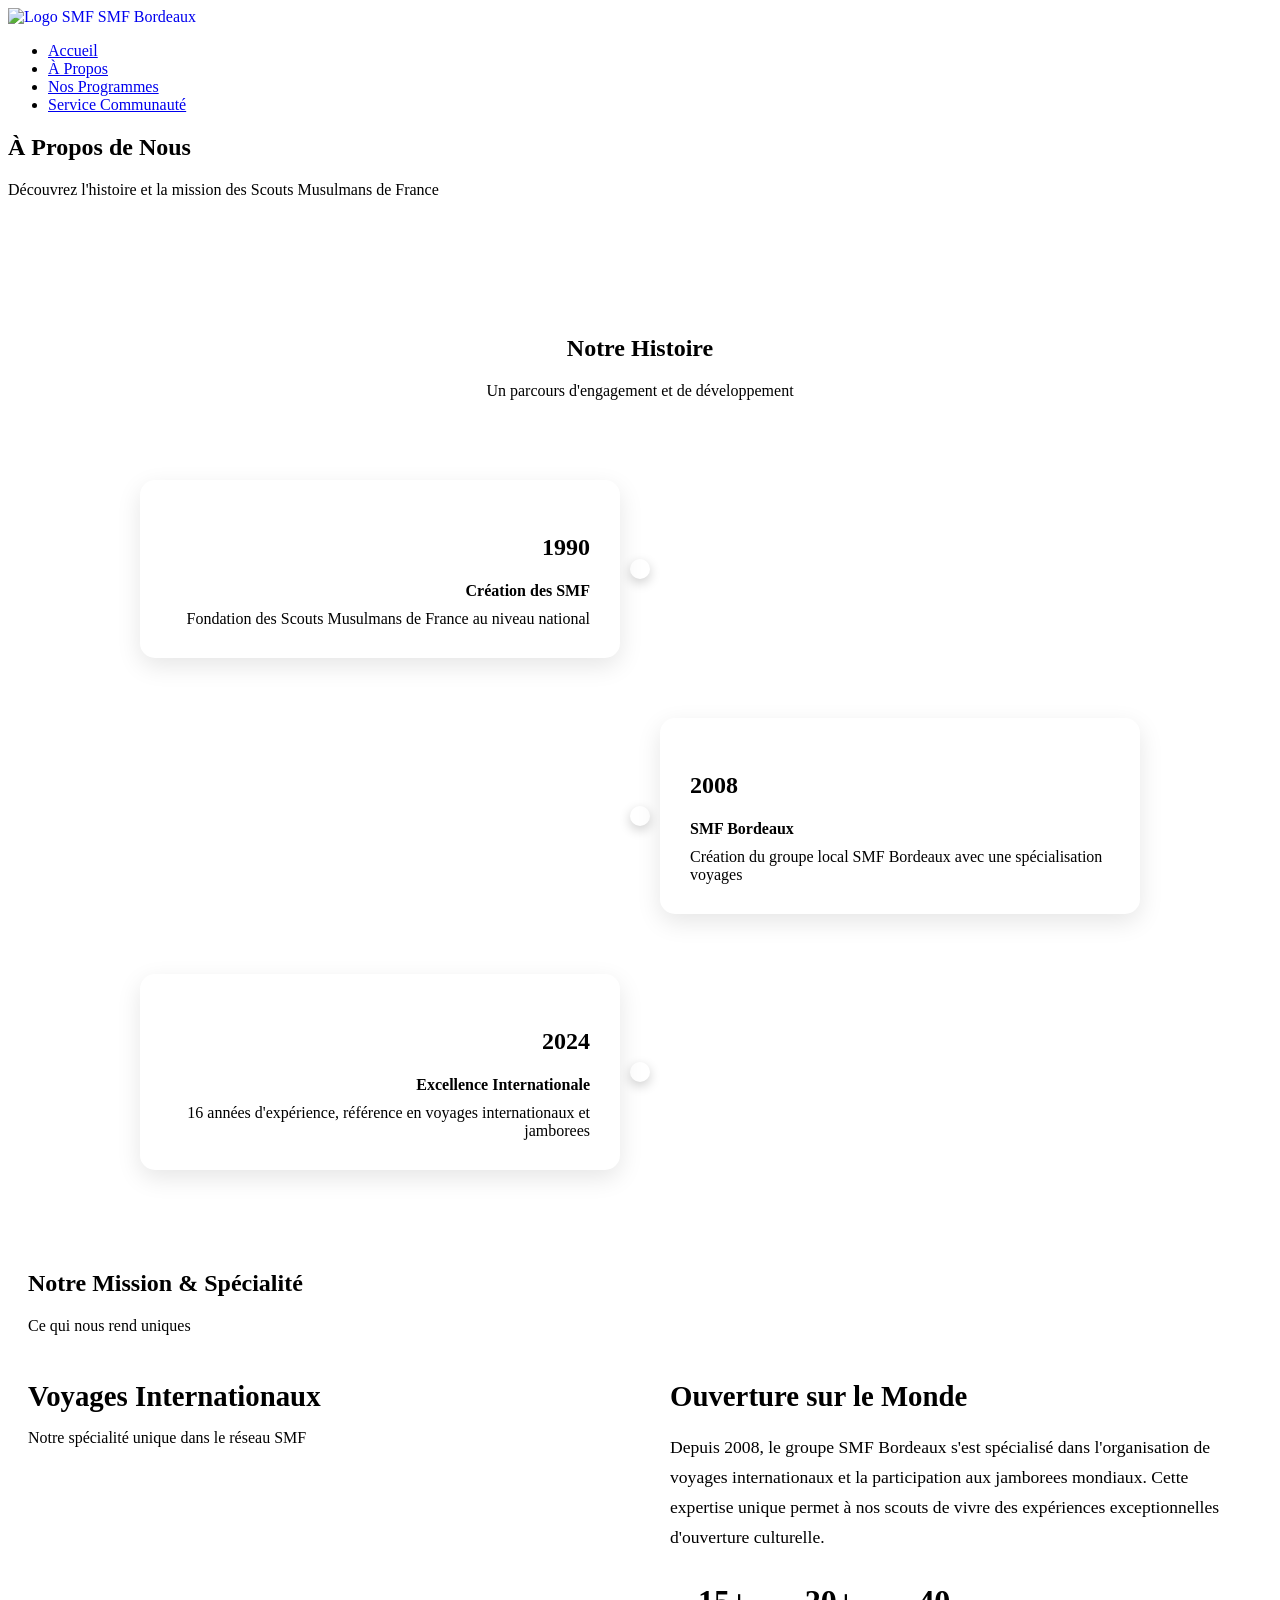
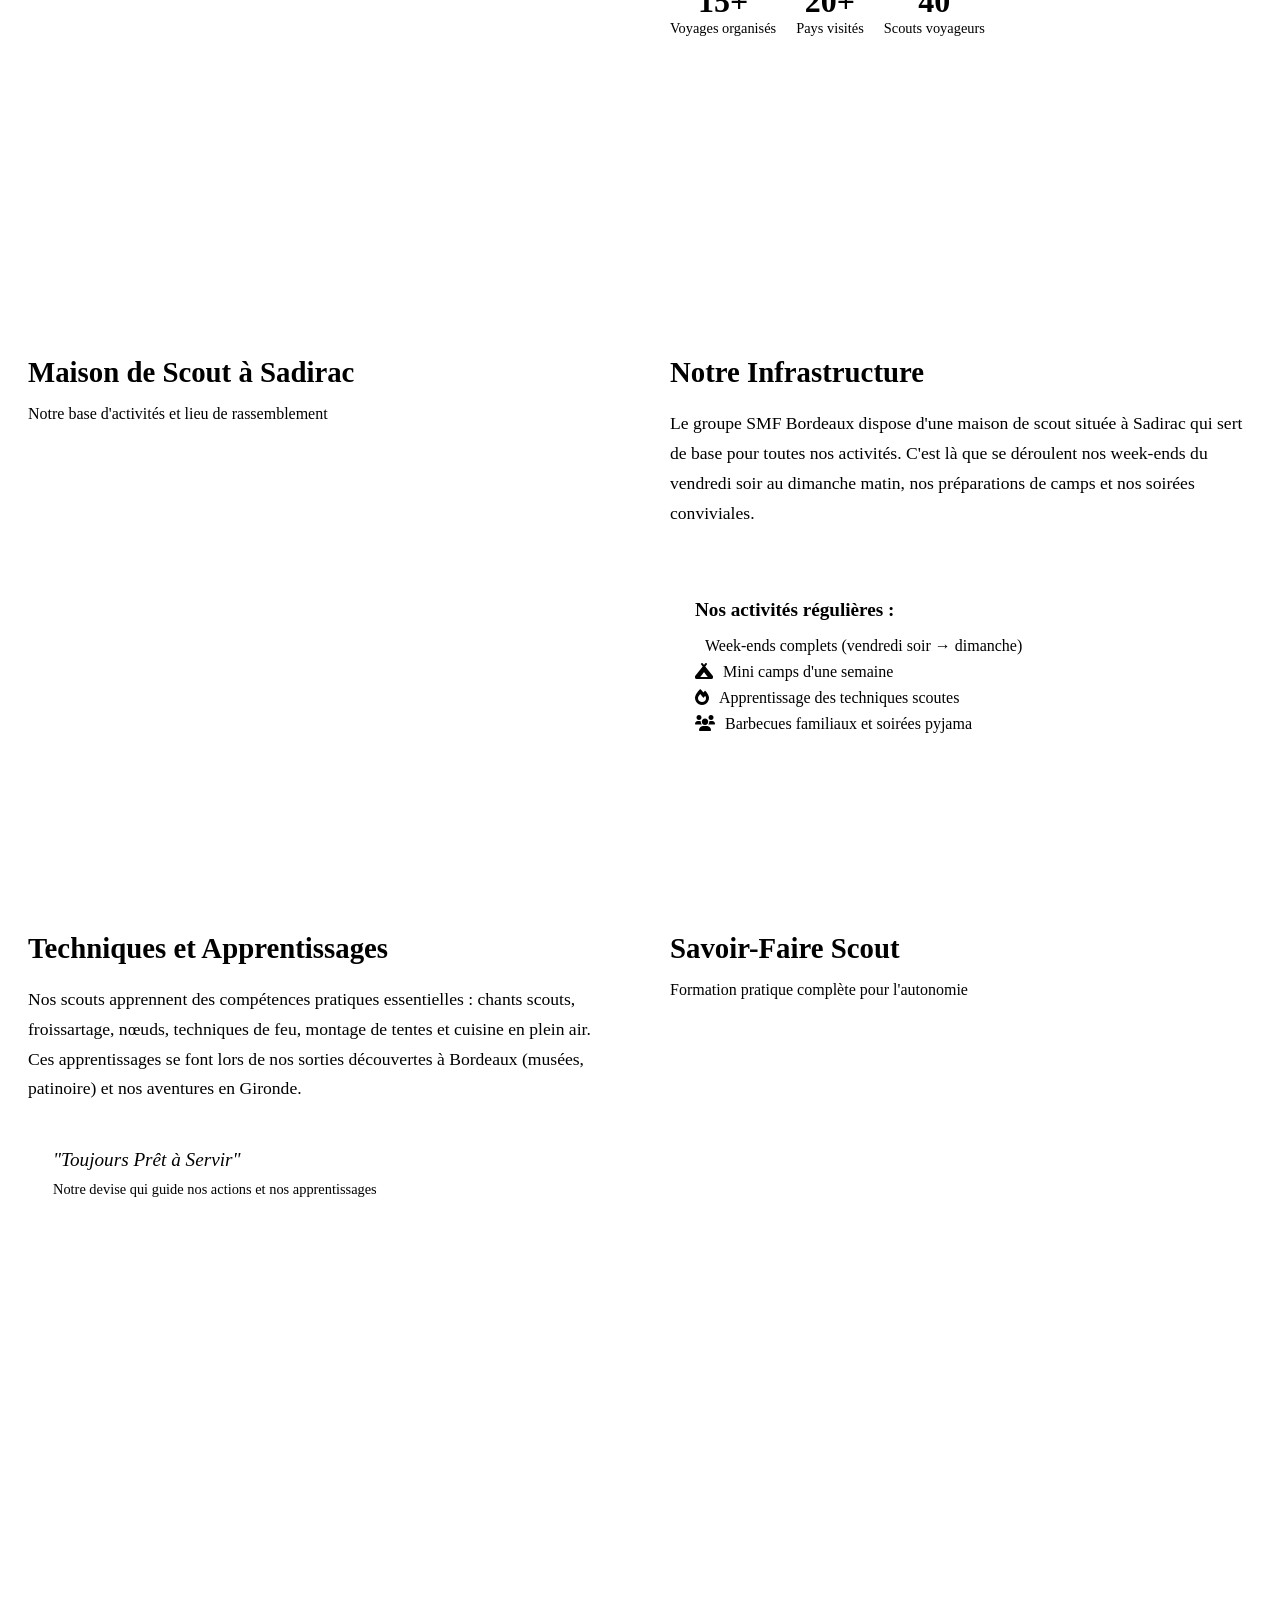
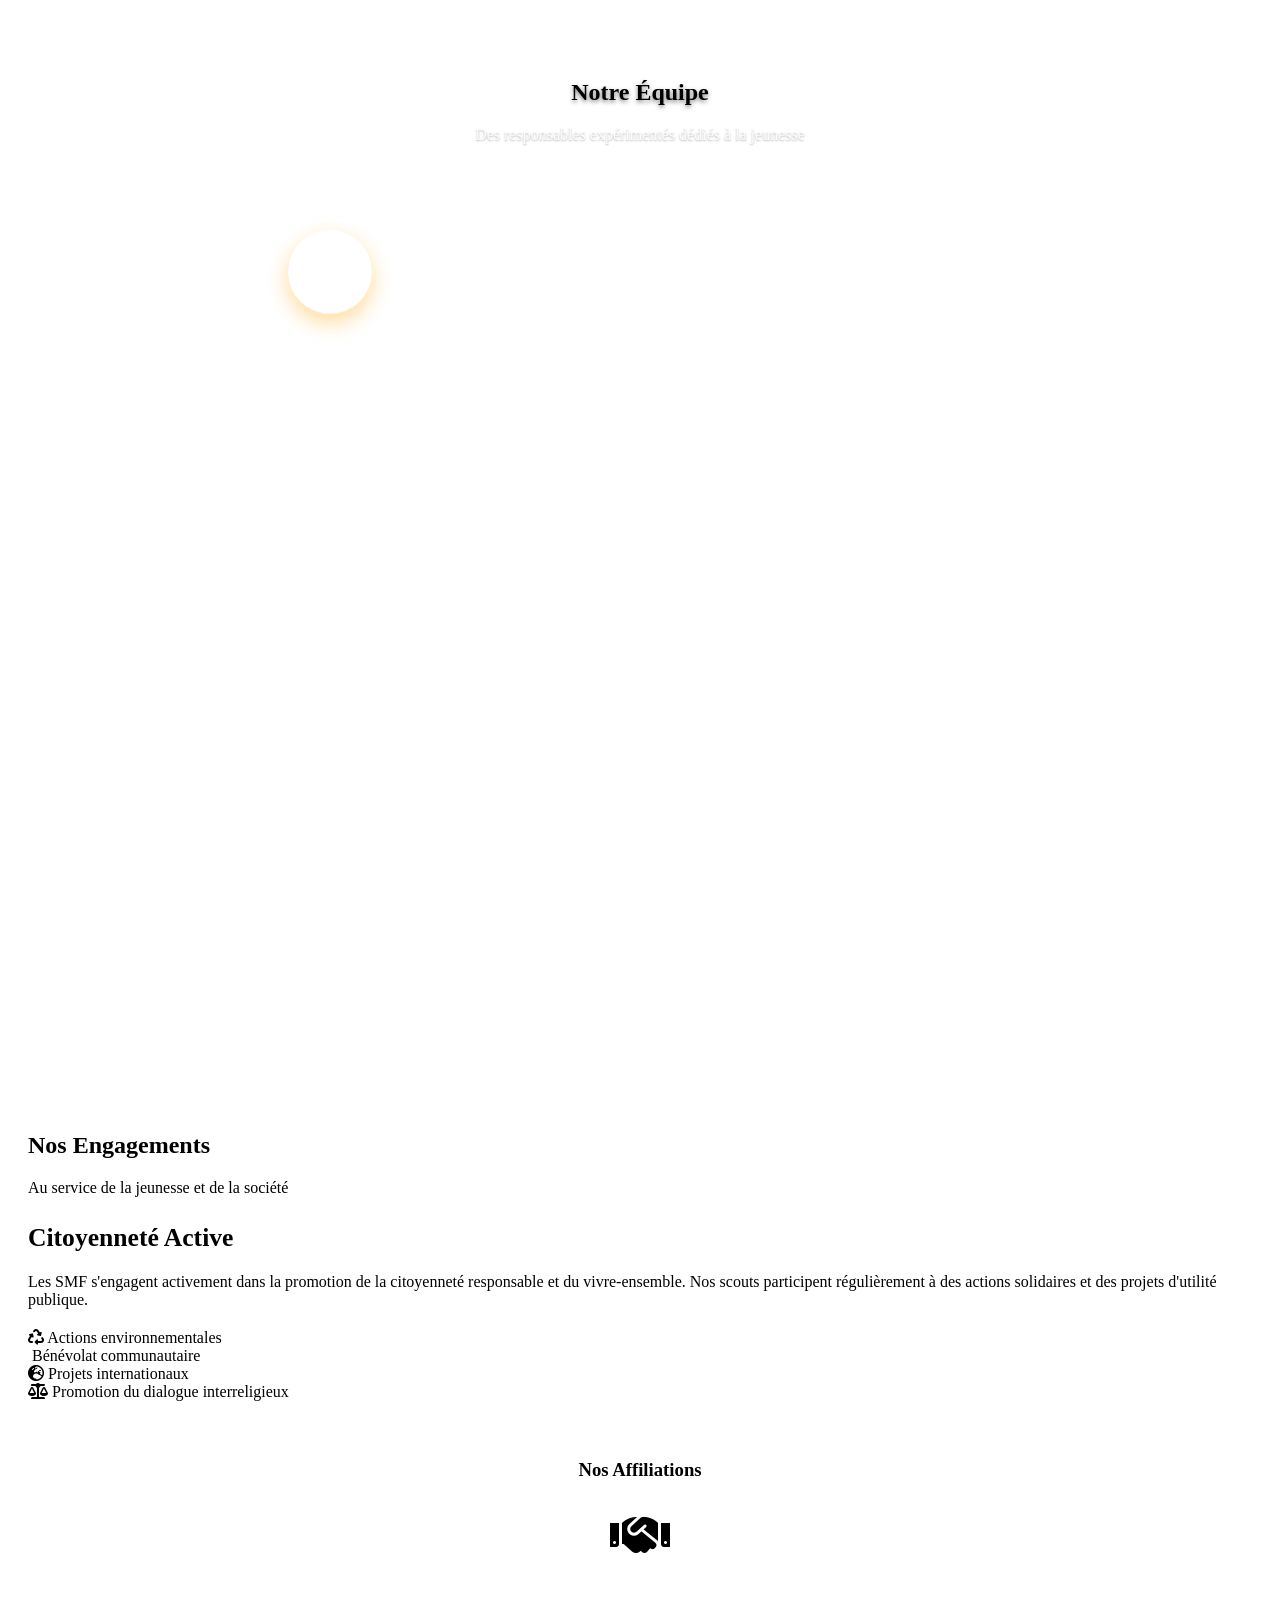
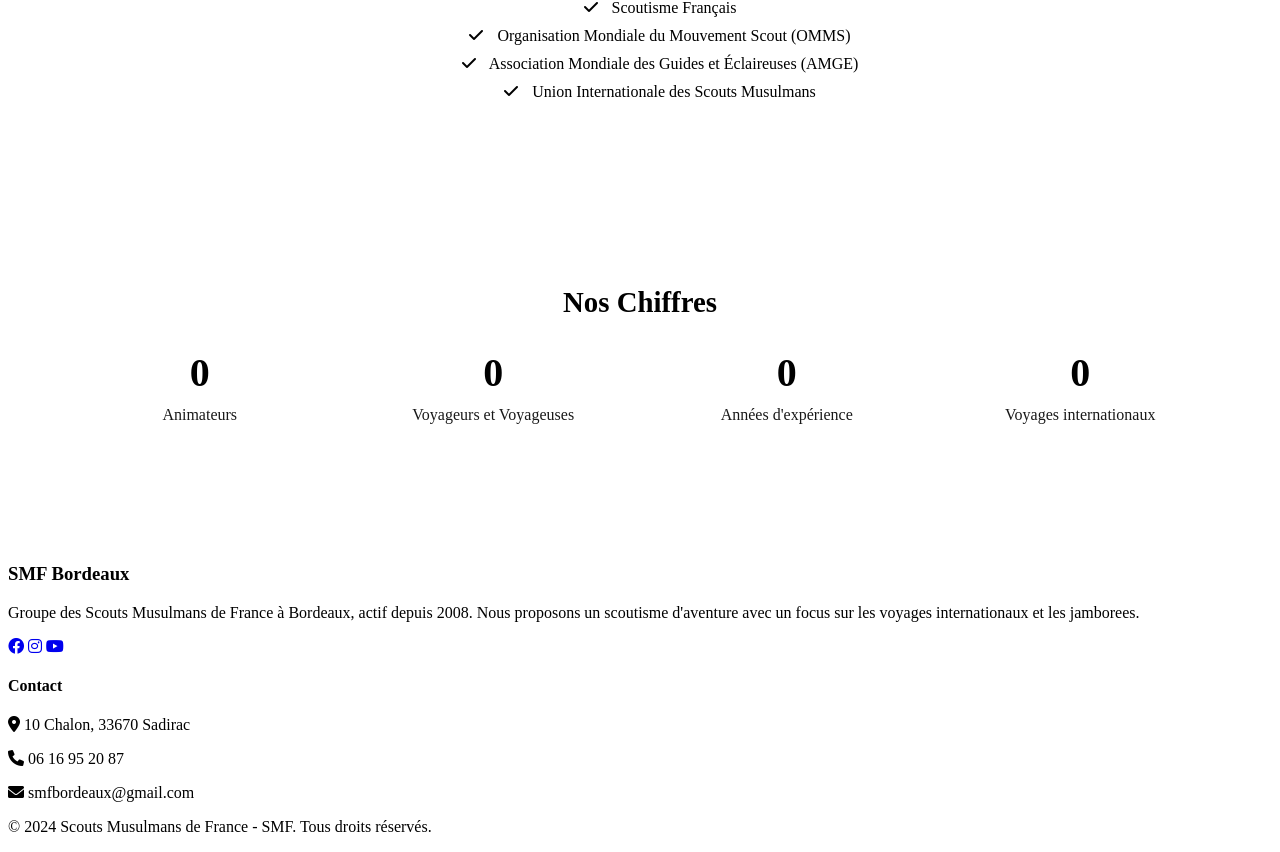
==== apropos.html @ 5c27a85d "added" ====
<!DOCTYPE html>
<html lang="fr">
<head>
    <meta charset="UTF-8">
    <meta name="viewport" content="width=device-width, initial-scale=1.0">
    <title>À Propos - SMF Bordeaux</title>
    <meta name="description" content="Découvrez l'histoire et la mission du groupe SMF Bordeaux">
    <!-- Favicon SEO-friendly pour GitHub Pages et Google Search Console -->
    <link rel="icon" href="/favicon.png" type="image/png">
    <link rel="apple-touch-icon" href="/favicon.png">
    <link rel="stylesheet" href="styles.css">
    <link href="https://cdnjs.cloudflare.com/ajax/libs/font-awesome/6.0.0/css/all.min.css" rel="stylesheet">
    <link rel="preconnect" href="https://fonts.googleapis.com">
    <link rel="preconnect" href="https://fonts.gstatic.com" crossorigin>
    <link href="https://fonts.googleapis.com/css2?family=Poppins:wght@300;400;600;700&display=swap" rel="stylesheet">
</head>
<body class="page-apropos">
    <!-- Header avec navigation -->
    <header class="header">
        <nav class="navbar">
            <div class="nav-container">
                <a href="index.html" style="text-decoration: none;">
                    <div class="nav-logo">
                        <img src="Logo_SMF.svg.png" alt="Logo SMF" class="logo-img">
                        <span>SMF Bordeaux</span>
                    </div>
                </a>
                <ul class="nav-menu">
                    <li class="nav-item">
                        <a href="index.html" class="nav-link">Accueil</a>
                    </li>
                    <li class="nav-item">
                        <a href="apropos.html" class="nav-link">À Propos</a>
                    </li>
                    <li class="nav-item">
                        <a href="programmes.html" class="nav-link">Nos Programmes</a>
                    </li>
                    <li class="nav-item">
                        <a href="service-communaute.html" class="nav-link">Service Communauté</a>
                    </li>
                </ul>
                <div class="hamburger">
                    <span class="bar"></span>
                    <span class="bar"></span>
                    <span class="bar"></span>
                </div>
            </div>
        </nav>
    </header>

    <!-- Section Héros À Propos -->
    <section id="accueil" class="hero" style="background: url('landing.png') center 20%/cover scroll !important;">
        <div class="hero-content">
            <h1 class="hero-title">À Propos de Nous</h1>
            <p class="hero-subtitle">Découvrez l'histoire et la mission des Scouts Musulmans de France</p>
        </div>
    </section>

    <!-- Section Histoire et Mission -->
    <section class="activities" style="padding: 100px 20px;">
        <div class="container">
            <!-- Section principale avec timeline -->
            <div style="text-align: center; margin-bottom: 80px;">
                <h2 class="section-title">Notre Histoire</h2>
                <p class="section-subtitle">Un parcours d'engagement et de développement</p>
            </div>
            
            <!-- Timeline moderne -->
            <div style="position: relative; max-width: 1000px; margin: 0 auto; margin-bottom: 100px;">
                <!-- Ligne centrale -->
                <div style="position: absolute; left: 50%; top: 0; bottom: 0; width: 4px; background: linear-gradient(to bottom, var(--primary-color), var(--accent-color)); border-radius: 2px; transform: translateX(-50%);"></div>
                
                <!-- Événement 1990 -->
                <div style="display: flex; align-items: center; margin-bottom: 60px; position: relative;">
                    <div style="flex: 1; text-align: right; padding-right: 40px;">
                        <div style="background: var(--white); padding: 30px; border-radius: 15px; box-shadow: 0 8px 25px rgba(0,0,0,0.1); border-left: 5px solid var(--primary-color);">
                            <h3 style="color: var(--primary-color); margin-bottom: 15px; font-size: 1.5rem;">1990</h3>
                            <h4 style="color: var(--text-dark); margin-bottom: 10px;">Création des SMF</h4>
                            <p style="color: var(--text-body); margin: 0;">Fondation des Scouts Musulmans de France au niveau national</p>
                        </div>
                    </div>
                    <div style="position: absolute; left: 50%; transform: translateX(-50%); width: 20px; height: 20px; background: var(--primary-color); border-radius: 50%; border: 4px solid var(--white); box-shadow: 0 4px 12px rgba(0,0,0,0.2);"></div>
                    <div style="flex: 1;"></div>
                </div>
                
                <!-- Événement 2008 -->
                <div style="display: flex; align-items: center; margin-bottom: 60px; position: relative;">
                    <div style="flex: 1;"></div>
                    <div style="position: absolute; left: 50%; transform: translateX(-50%); width: 20px; height: 20px; background: var(--accent-color); border-radius: 50%; border: 4px solid var(--white); box-shadow: 0 4px 12px rgba(0,0,0,0.2);"></div>
                    <div style="flex: 1; text-align: left; padding-left: 40px;">
                        <div style="background: var(--white); padding: 30px; border-radius: 15px; box-shadow: 0 8px 25px rgba(0,0,0,0.1); border-right: 5px solid var(--accent-color);">
                            <h3 style="color: var(--accent-color); margin-bottom: 15px; font-size: 1.5rem;">2008</h3>
                            <h4 style="color: var(--text-dark); margin-bottom: 10px;">SMF Bordeaux</h4>
                            <p style="color: var(--text-body); margin: 0;">Création du groupe local SMF Bordeaux avec une spécialisation voyages</p>
                        </div>
                    </div>
                </div>
                
                <!-- Événement Aujourd'hui -->
                <div style="display: flex; align-items: center; position: relative;">
                    <div style="flex: 1; text-align: right; padding-right: 40px;">
                        <div style="background: var(--white); padding: 30px; border-radius: 15px; box-shadow: 0 8px 25px rgba(0,0,0,0.1); border-left: 5px solid var(--secondary-color);">
                            <h3 style="color: var(--secondary-color); margin-bottom: 15px; font-size: 1.5rem;">2024</h3>
                            <h4 style="color: var(--text-dark); margin-bottom: 10px;">Excellence Internationale</h4>
                            <p style="color: var(--text-body); margin: 0;">16 années d'expérience, référence en voyages internationaux et jamborees</p>
                        </div>
                    </div>
                    <div style="position: absolute; left: 50%; transform: translateX(-50%); width: 20px; height: 20px; background: var(--secondary-color); border-radius: 50%; border: 4px solid var(--white); box-shadow: 0 4px 12px rgba(0,0,0,0.2);"></div>
                    <div style="flex: 1;"></div>
                </div>
            </div>

            <!-- Section mission avec layout alterné -->
            <div style="margin-bottom: 80px;">
                <h2 class="section-title">Notre Mission & Spécialité</h2>
                <p class="section-subtitle">Ce qui nous rend uniques</p>
                
                <!-- Bloc 1 : Voyages internationaux -->
                <div style="display: grid; grid-template-columns: 1fr 1fr; gap: 60px; align-items: start; margin-bottom: 80px;">
                    <div>
                        <h3 style="font-size: 1.8rem; margin-bottom: 15px; color: var(--text-primary);">Voyages Internationaux</h3>
                        <p style="margin-bottom: 20px; color: var(--text-body);">Notre spécialité unique dans le réseau SMF</p>
                        <div style="position: relative; overflow: hidden; padding: 40px; border-radius: 20px; min-height: 300px; background-image: url('photos/mondial.png'); background-size: cover; background-position: center;"></div>
                    </div>
                    <div>
                        <h3 style="color: var(--text-primary); font-size: 1.8rem; margin-bottom: 20px;">Ouverture sur le Monde</h3>
                        <p style="margin-bottom: 20px; font-size: 1.1rem; line-height: 1.7;">
                            Depuis 2008, le groupe SMF Bordeaux s'est spécialisé dans l'organisation de voyages internationaux et la participation aux jamborees mondiaux. Cette expertise unique permet à nos scouts de vivre des expériences exceptionnelles d'ouverture culturelle.
                        </p>
                        <div style="display: flex; gap: 20px; margin-top: 30px;">
                            <div style="text-align: center;">
                                <div style="font-size: 2rem; font-weight: bold; color: var(--accent-color);">15+</div>
                                <div style="color: var(--text-body); font-size: 0.9rem;">Voyages organisés</div>
                            </div>
                            <div style="text-align: center;">
                                <div style="font-size: 2rem; font-weight: bold; color: var(--accent-color);">20+</div>
                                <div style="color: var(--text-body); font-size: 0.9rem;">Pays visités</div>
                            </div>
                            <div style="text-align: center;">
                                <div style="font-size: 2rem; font-weight: bold; color: var(--accent-color);">40</div>
                                <div style="color: var(--text-body); font-size: 0.9rem;">Scouts voyageurs</div>
                            </div>
                        </div>
                    </div>
                </div>
                
                <!-- Bloc 2 : Formation -->
                <div style="display: grid; grid-template-columns: 1fr 1fr; gap: 60px; align-items: start; margin-bottom: 80px;">
                    <div>
                        <h3 style="font-size: 1.8rem; margin-bottom: 15px; color: var(--text-primary);">Maison de Scout à Sadirac</h3>
                        <p style="margin-bottom: 20px; color: var(--text-body);">Notre base d'activités et lieu de rassemblement</p>
                        <div style="position: relative; overflow: hidden; padding: 40px; border-radius: 20px; min-height: 300px; background-image: url('photos/maison.png'); background-size: cover; background-position: center;"></div>
                    </div>
                    <div>
                        <h3 style="color: var(--text-primary); font-size: 1.8rem; margin-bottom: 20px;">Notre Infrastructure</h3>
                        <p style="margin-bottom: 20px; font-size: 1.1rem; line-height: 1.7;">
                            Le groupe SMF Bordeaux dispose d'une maison de scout située à Sadirac qui sert de base pour toutes nos activités. C'est là que se déroulent nos week-ends du vendredi soir au dimanche matin, nos préparations de camps et nos soirées conviviales.
                        </p>
                        <div style="background: var(--light-bg); padding: 25px; border-radius: 15px; border-left: 4px solid var(--primary-color);">
                            <h4 style="color: var(--text-dark); margin-bottom: 15px; font-size: 1.2rem;">Nos activités régulières :</h4>
                            <ul style="list-style: none; padding: 0;">
                                <li style="margin: 8px 0; color: var(--text-body);"><i class="fas fa-calendar-weekend" style="color: var(--accent-color); margin-right: 10px;"></i>Week-ends complets (vendredi soir → dimanche)</li>
                                <li style="margin: 8px 0; color: var(--text-body);"><i class="fas fa-campground" style="color: var(--accent-color); margin-right: 10px;"></i>Mini camps d'une semaine</li>
                                <li style="margin: 8px 0; color: var(--text-body);"><i class="fas fa-fire" style="color: var(--accent-color); margin-right: 10px;"></i>Apprentissage des techniques scoutes</li>
                                <li style="margin: 8px 0; color: var(--text-body);"><i class="fas fa-users" style="color: var(--accent-color); margin-right: 10px;"></i>Barbecues familiaux et soirées pyjama</li>
                            </ul>
                        </div>
                    </div>
                </div>
                
                <!-- Bloc 3 : Apprentissages Scout -->
                <div style="display: grid; grid-template-columns: 1fr 1fr; gap: 60px; align-items: start;">
                    <div>
                        <h3 style="color: var(--text-primary); font-size: 1.8rem; margin-bottom: 20px;">Techniques et Apprentissages</h3>
                        <p style="margin-bottom: 20px; font-size: 1.1rem; line-height: 1.7;">
                            Nos scouts apprennent des compétences pratiques essentielles : chants scouts, froissartage, nœuds, techniques de feu, montage de tentes et cuisine en plein air. Ces apprentissages se font lors de nos sorties découvertes à Bordeaux (musées, patinoire) et nos aventures en Gironde.
                        </p>
                        <div style="background: var(--light-bg); padding: 25px; border-radius: 15px; border-left: 4px solid var(--secondary-color);">
                            <div style="font-style: italic; color: var(--text-dark); font-size: 1.2rem; margin-bottom: 10px;">
                                "Toujours Prêt à Servir"
                            </div>
                            <div style="color: var(--text-body); font-size: 0.9rem;">Notre devise qui guide nos actions et nos apprentissages</div>
                        </div>
                    </div>
                    <div>
                        <h3 style="font-size: 1.8rem; margin-bottom: 15px; color: var(--text-primary);">Savoir-Faire Scout</h3>
                        <p style="margin-bottom: 20px; color: var(--text-body);">Formation pratique complète pour l'autonomie</p>
                        <div style="position: relative; overflow: hidden; padding: 40px; border-radius: 20px; min-height: 300px; background-image: url('photos/savoir.jpg'); background-size: cover; background-position: center;"></div>
                    </div>
                </div>
            </div>
        </div>
    </section>

    <!-- Section Équipe dirigeante -->
    <section class="values" style="background: url('groupe.png') center/cover scroll; padding: 80px 20px;">
        <div class="container">
            <div style="text-align: center; margin-bottom: 60px;">
                <h2 class="section-title" style="color: var(--white); text-shadow: 0 2px 4px rgba(0,0,0,0.5);">Notre Équipe</h2>
                <p class="section-subtitle" style="color: rgba(255,255,255,0.9); text-shadow: 0 1px 2px rgba(0,0,0,0.3);">
                    Des responsables expérimentés dédiés à la jeunesse
                </p>
            </div>
            
            <!-- Équipe en disposition moderne -->
            <div style="display: grid; grid-template-columns: repeat(auto-fit, minmax(280px, 1fr)); gap: 30px; max-width: 900px; margin: 0 auto;">
                <!-- Profil principal -->
                <div style="background: rgba(255,255,255,0.15); backdrop-filter: blur(15px); border-radius: 20px; padding: 30px; text-align: center; border: 1px solid rgba(255,255,255,0.2); transform: scale(1.05);">
                    <div style="width: 80px; height: 80px; background: linear-gradient(135deg, var(--accent-color), #FFD700); border-radius: 50%; margin: 0 auto 20px; display: flex; align-items: center; justify-content: center; box-shadow: 0 8px 20px rgba(255,165,0,0.4);">
                        <i class="fas fa-star" style="font-size: 2rem; color: white;"></i>
                    </div>
                    <h3 style="color: white; margin-bottom: 10px; font-size: 1.3rem;">Commissaire Général</h3>
                    <p style="color: rgba(255,255,255,0.9); font-size: 0.95rem; line-height: 1.5;">Direction et coordination du mouvement au niveau national</p>
                </div>
                
                <!-- Autres profils -->
                <div style="background: rgba(255,255,255,0.1); backdrop-filter: blur(15px); border-radius: 20px; padding: 25px; text-align: center; border: 1px solid rgba(255,255,255,0.2);">
                    <div style="width: 60px; height: 60px; background: linear-gradient(135deg, var(--primary-color), var(--accent-color)); border-radius: 50%; margin: 0 auto 15px; display: flex; align-items: center; justify-content: center;">
                        <i class="fas fa-chalkboard-teacher" style="font-size: 1.5rem; color: white;"></i>
                    </div>
                    <h3 style="color: white; margin-bottom: 8px; font-size: 1.1rem;">Équipe Formation</h3>
                    <p style="color: rgba(255,255,255,0.85); font-size: 0.9rem;">Conception des programmes éducatifs</p>
                </div>
                
                <div style="background: rgba(255,255,255,0.1); backdrop-filter: blur(15px); border-radius: 20px; padding: 25px; text-align: center; border: 1px solid rgba(255,255,255,0.2);">
                    <div style="width: 60px; height: 60px; background: linear-gradient(135deg, var(--secondary-color), var(--accent-color)); border-radius: 50%; margin: 0 auto 15px; display: flex; align-items: center; justify-content: center;">
                        <i class="fas fa-compass" style="font-size: 1.5rem; color: white;"></i>
                    </div>
                    <h3 style="color: white; margin-bottom: 8px; font-size: 1.1rem;">Chefs de Groupe</h3>
                    <p style="color: rgba(255,255,255,0.85); font-size: 0.9rem;">Animation et encadrement local</p>
                </div>
                
                <div style="background: rgba(255,255,255,0.1); backdrop-filter: blur(15px); border-radius: 20px; padding: 25px; text-align: center; border: 1px solid rgba(255,255,255,0.2);">
                    <div style="width: 60px; height: 60px; background: linear-gradient(135deg, var(--accent-color), var(--primary-color)); border-radius: 50%; margin: 0 auto 15px; display: flex; align-items: center; justify-content: center;">
                        <i class="fas fa-handshake" style="font-size: 1.5rem; color: white;"></i>
                    </div>
                    <h3 style="color: white; margin-bottom: 8px; font-size: 1.1rem;">Conseillers</h3>
                    <p style="color: rgba(255,255,255,0.85); font-size: 0.9rem;">Accompagnement spirituel</p>
                </div>
            </div>
            
            <!-- Call to action -->
            <div style="text-align: center; margin-top: 50px;">
                <div style="background: rgba(255,255,255,0.1); backdrop-filter: blur(15px); border-radius: 15px; padding: 30px; max-width: 600px; margin: 0 auto; border: 1px solid rgba(255,255,255,0.2);">
                    <h4 style="color: white; margin-bottom: 15px; font-size: 1.3rem;">Rejoignez notre équipe</h4>
                    <p style="color: rgba(255,255,255,0.9); margin-bottom: 20px;">Nous recherchons toujours des bénévoles passionnés pour accompagner nos scouts</p>
                    <a href="index.html#contact" style="background: linear-gradient(45deg, var(--accent-color), #FFD700); color: white; padding: 12px 25px; border-radius: 25px; text-decoration: none; font-weight: 600; transition: all 0.3s ease; display: inline-block;">
                        Nous contacter
                    </a>
                </div>
            </div>
        </div>
    </section>

    <!-- Section Engagement et Partenariats -->
    <section class="join" style="padding: 80px 20px;">
        <div class="container">
            <h2 class="section-title">Nos Engagements</h2>
            <p class="section-subtitle">Au service de la jeunesse et de la société</p>
            
            <div class="join-content">
                <div class="join-text">
                    <h3 style="color: var(--text-primary); font-size: 1.6rem; margin-bottom: 20px;">Citoyenneté Active</h3>
                    <p style="margin-bottom: 20px;">
                        Les SMF s'engagent activement dans la promotion de la citoyenneté responsable et du vivre-ensemble. 
                        Nos scouts participent régulièrement à des actions solidaires et des projets d'utilité publique.
                    </p>
                    <div class="join-features">
                        <div class="feature">
                            <i class="fas fa-recycle"></i>
                            <span>Actions environnementales</span>
                        </div>
                        <div class="feature">
                            <i class="fas fa-volunteer"></i>
                            <span>Bénévolat communautaire</span>
                        </div>
                        <div class="feature">
                            <i class="fas fa-globe-europe"></i>
                            <span>Projets internationaux</span>
                        </div>
                        <div class="feature">
                            <i class="fas fa-balance-scale"></i>
                            <span>Promotion du dialogue interreligieux</span>
                        </div>
                    </div>
                </div>
                <div style="background: var(--white); padding: 40px; border-radius: var(--border-radius); box-shadow: var(--shadow);">
                    <h3 style="color: var(--text-primary); margin-bottom: 30px; text-align: center;">Nos Affiliations</h3>
                    <div style="text-align: center; margin-bottom: 25px;">
                        <i class="fas fa-handshake" style="font-size: 3rem; color: var(--accent-color); margin-bottom: 15px;"></i>
                    </div>
                    <ul style="list-style: none; text-align: center;">
                        <li style="margin: 10px 0; color: var(--text-body);">
                            <i class="fas fa-check" style="color: var(--primary-color); margin-right: 10px;"></i>
                            Scoutisme Français
                        </li>
                        <li style="margin: 10px 0; color: var(--text-body);">
                            <i class="fas fa-check" style="color: var(--primary-color); margin-right: 10px;"></i>
                            Organisation Mondiale du Mouvement Scout (OMMS)
                        </li>
                        <li style="margin: 10px 0; color: var(--text-body);">
                            <i class="fas fa-check" style="color: var(--primary-color); margin-right: 10px;"></i>
                            Association Mondiale des Guides et Éclaireuses (AMGE)
                        </li>
                        <li style="margin: 10px 0; color: var(--text-body);">
                            <i class="fas fa-check" style="color: var(--primary-color); margin-right: 10px;"></i>
                            Union Internationale des Scouts Musulmans
                        </li>
                    </ul>
                </div>
            </div>

            <!-- Statistiques -->
            <div style="margin-top: 60px; background: var(--primary-color); color: var(--white); padding: 40px; border-radius: var(--border-radius); text-align: center;" class="stats-section">
                <h3 style="margin-bottom: 30px; font-size: 1.8rem;">Nos Chiffres</h3>
                <div style="display: grid; grid-template-columns: repeat(auto-fit, minmax(200px, 1fr)); gap: 30px;">
                    <div class="stat-item">
                        <div class="stat-number" data-target="12" style="font-size: 2.5rem; font-weight: 700; margin-bottom: 10px;">0</div>
                        <div style="opacity: 0.9;">Animateurs</div>
                    </div>
                    <div class="stat-item">
                        <div class="stat-number" data-target="40" style="font-size: 2.5rem; font-weight: 700; margin-bottom: 10px;">0</div>
                        <div style="opacity: 0.9;">Voyageurs et Voyageuses</div>
                    </div>
                    <div class="stat-item">
                        <div class="stat-number" data-target="16" style="font-size: 2.5rem; font-weight: 700; margin-bottom: 10px;">0</div>
                        <div style="opacity: 0.9;">Années d'expérience</div>
                    </div>
                    <div class="stat-item">
                        <div class="stat-number" data-target="15" style="font-size: 2.5rem; font-weight: 700; margin-bottom: 10px;">0</div>
                        <div style="opacity: 0.9;">Voyages internationaux</div>
                    </div>
                </div>
            </div>
        </div>
    </section>

    <!-- Footer -->
    <footer id="contact" class="footer">
        <div class="container">
            <div class="footer-content">
                <div class="footer-section">
                    <h3>SMF Bordeaux</h3>
                    <p>Groupe des Scouts Musulmans de France à Bordeaux, actif depuis 2008. Nous proposons un scoutisme d'aventure avec un focus sur les voyages internationaux et les jamborees.</p>
                    <div class="social-links">
                        <a href="https://www.facebook.com/profile.php?id=61573069182096" target="_blank"><i class="fab fa-facebook"></i></a>
                        <a href="https://www.instagram.com/smf_bordeaux/" target="_blank"><i class="fab fa-instagram"></i></a>
                        <a href="https://www.youtube.com/@ScoutsMusulmansFrance" target="_blank"><i class="fab fa-youtube"></i></a>
                    </div>
                </div>
                <div class="footer-section">
                    <h4>Contact</h4>
                    <div class="contact-info">
                        <p><i class="fas fa-map-marker-alt"></i> 10 Chalon, 33670 Sadirac</p>
                        <p><i class="fas fa-phone"></i> 06 16 95 20 87</p>
                        <p><i class="fas fa-envelope"></i> smfbordeaux@gmail.com</p>
                    </div>
                </div>
            </div>
            <div class="footer-bottom">
                <p>&copy; 2024 Scouts Musulmans de France - SMF. Tous droits réservés.</p>
            </div>
        </div>
    </footer>

    <script src="https://cdn.emailjs.com/dist/email.min.js"></script>
    <script src="script.js"></script>
</body>
</html>
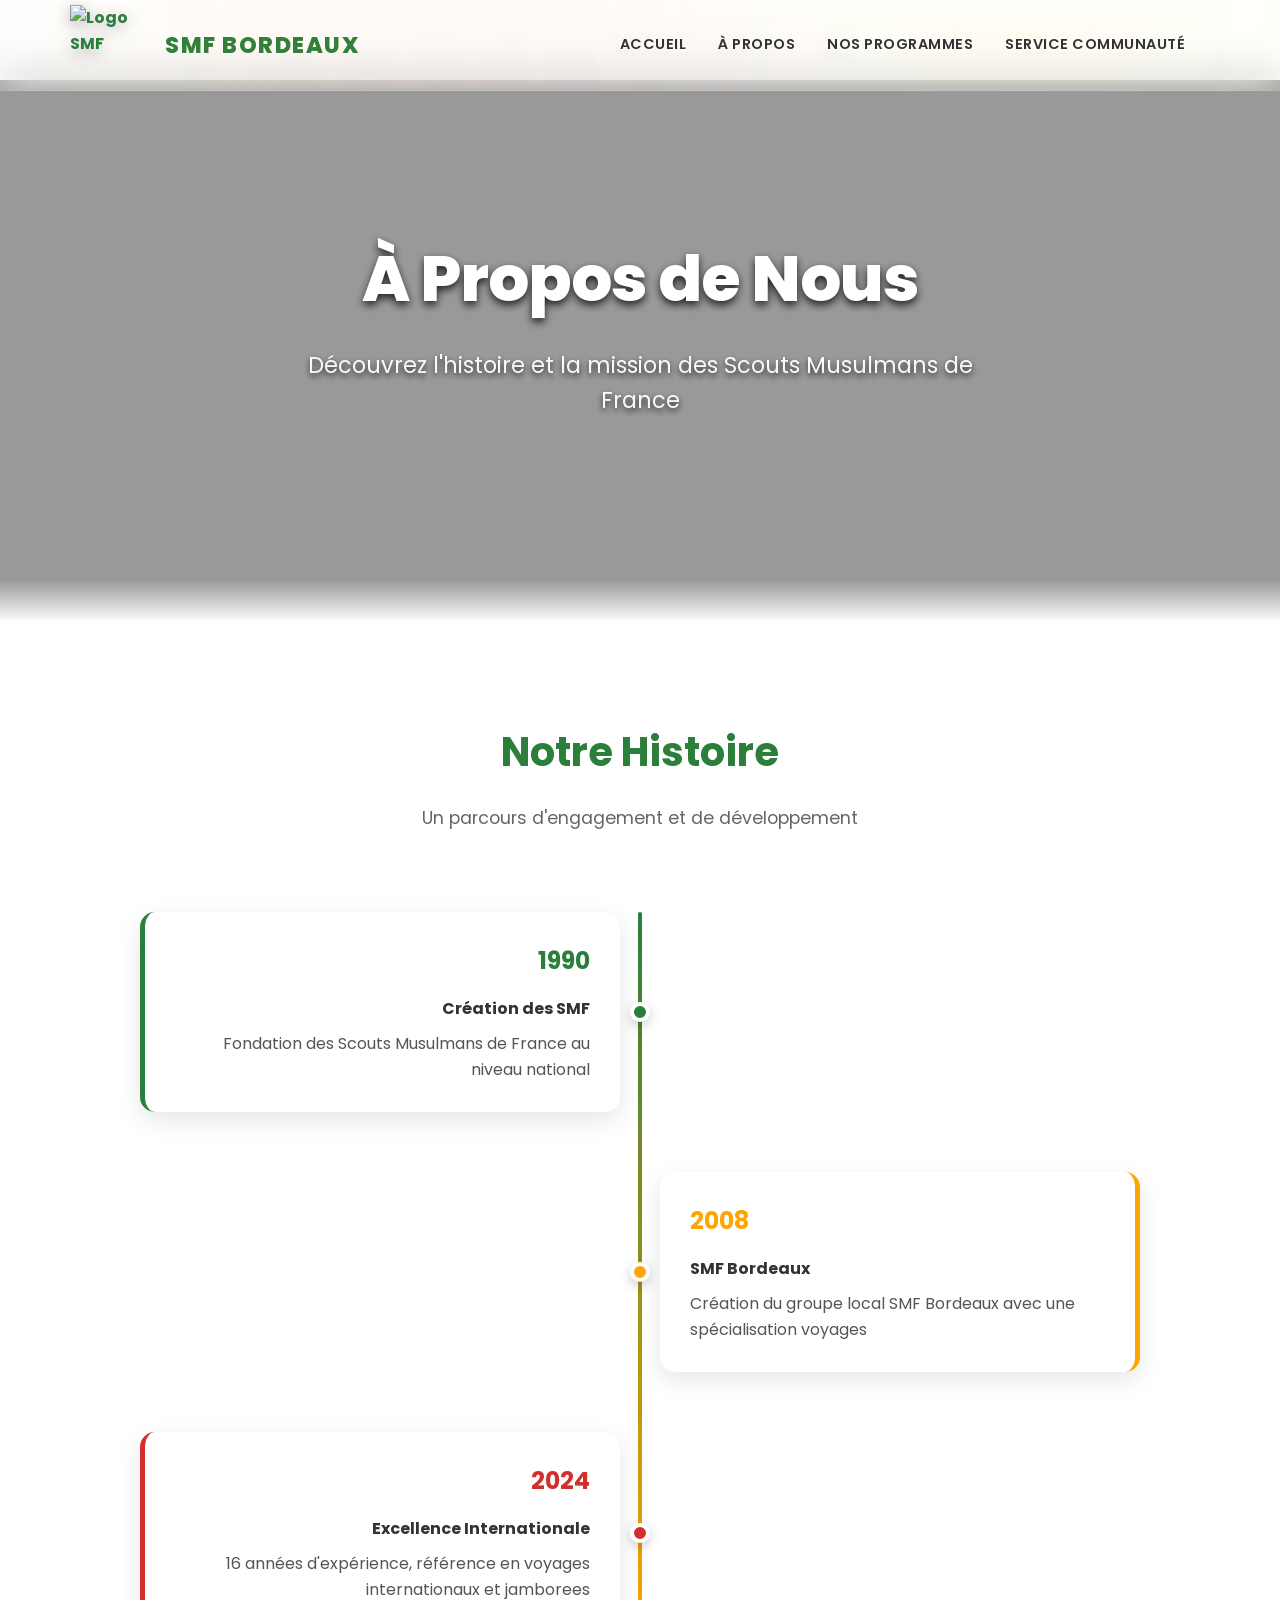
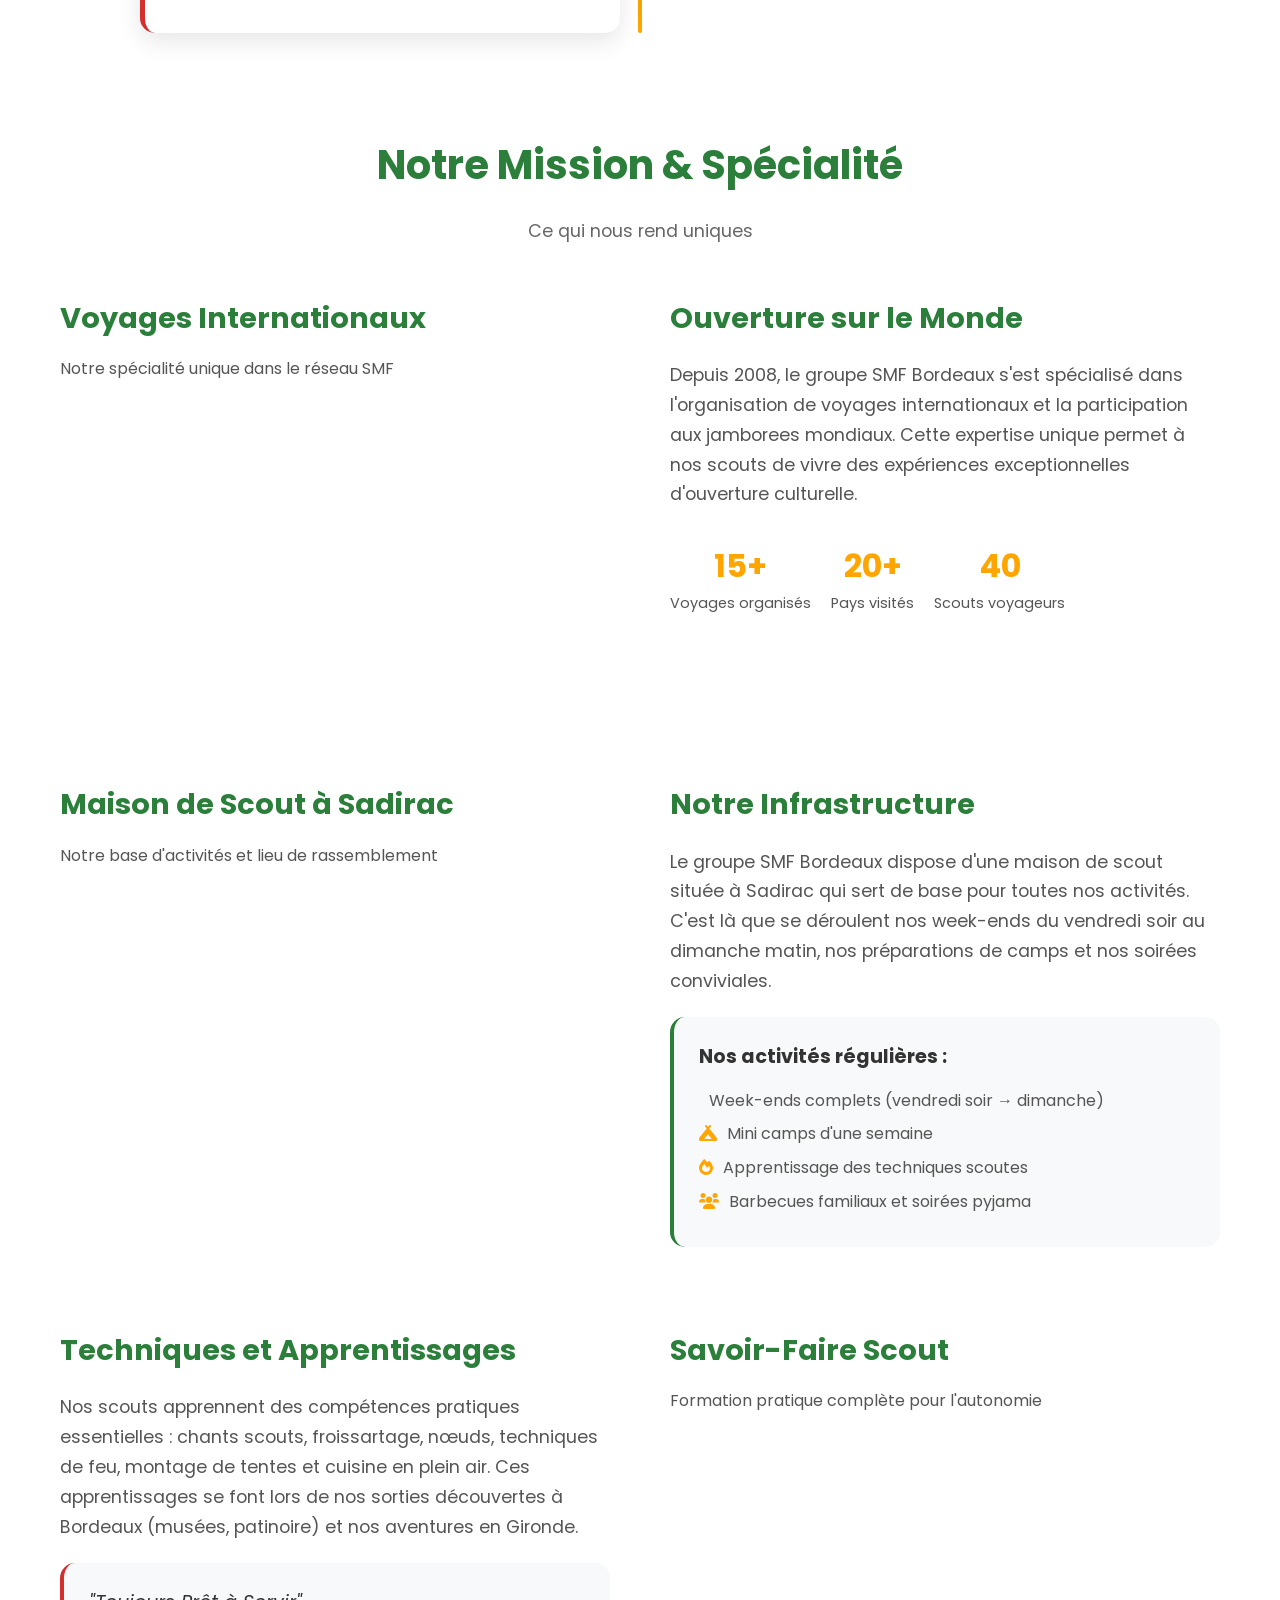
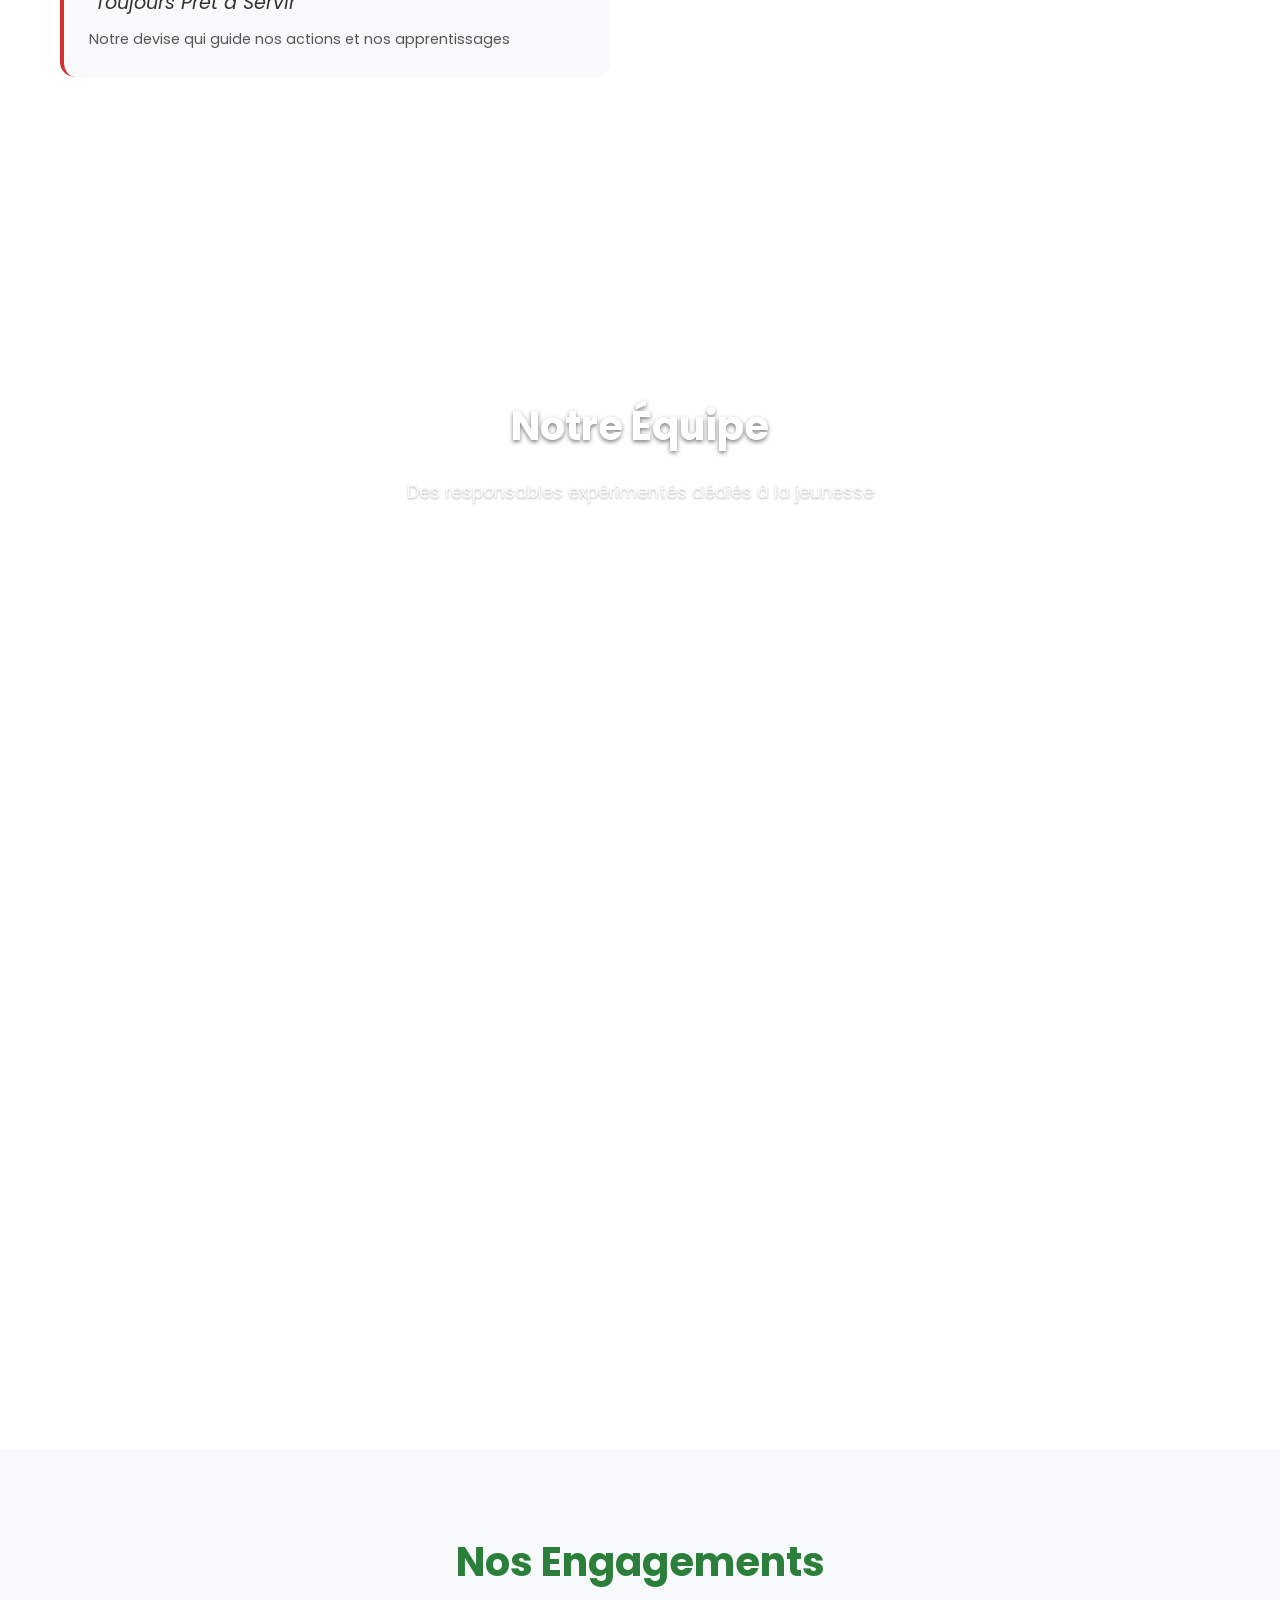
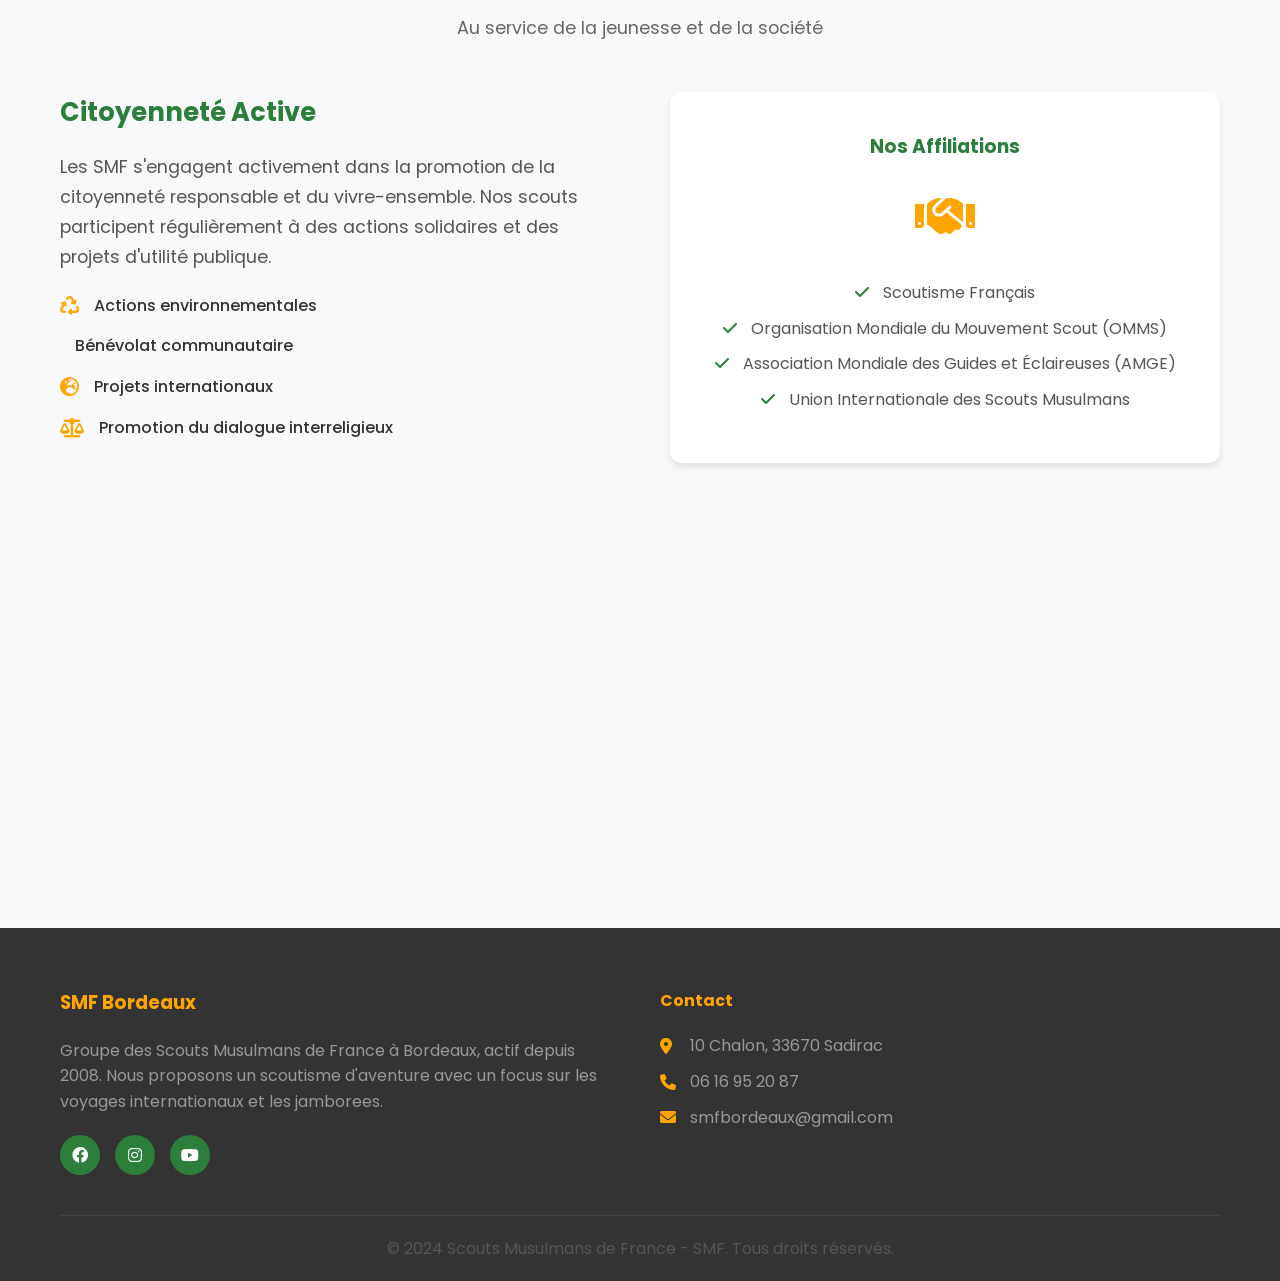
==== commit 50dc91d9: "Audit fixes: assets manquants, EmailJS v4 et durcissement liens externes" ====
--- a/apropos.html
+++ b/apropos.html
@@ -343,9 +343,9 @@
                     <h3>SMF Bordeaux</h3>
                     <p>Groupe des Scouts Musulmans de France à Bordeaux, actif depuis 2008. Nous proposons un scoutisme d'aventure avec un focus sur les voyages internationaux et les jamborees.</p>
                     <div class="social-links">
-                        <a href="https://www.facebook.com/profile.php?id=61573069182096" target="_blank"><i class="fab fa-facebook"></i></a>
-                        <a href="https://www.instagram.com/smf_bordeaux/" target="_blank"><i class="fab fa-instagram"></i></a>
-                        <a href="https://www.youtube.com/@ScoutsMusulmansFrance" target="_blank"><i class="fab fa-youtube"></i></a>
+                        <a href="https://www.facebook.com/profile.php?id=61573069182096" target="_blank" rel="noopener noreferrer"><i class="fab fa-facebook"></i></a>
+                        <a href="https://www.instagram.com/smf_bordeaux/" target="_blank" rel="noopener noreferrer"><i class="fab fa-instagram"></i></a>
+                        <a href="https://www.youtube.com/@ScoutsMusulmansFrance" target="_blank" rel="noopener noreferrer"><i class="fab fa-youtube"></i></a>
                     </div>
                 </div>
                 <div class="footer-section">
@@ -363,7 +363,7 @@
         </div>
     </footer>
 
-    <script src="https://cdn.emailjs.com/dist/email.min.js"></script>
+    <script src="https://cdn.jsdelivr.net/npm/@emailjs/browser@4/dist/email.min.js"></script>
     <script src="script.js"></script>
 </body>
 </html> 
--- a/styles.css
+++ b/styles.css
@@ -0,0 +1,2659 @@
+/* Reset et styles de base */
+* {
+    margin: 0;
+    padding: 0;
+    box-sizing: border-box;
+}
+
+:root {
+    --primary-color: #2B7F3B;
+    --secondary-color: #D32F2F;
+    --accent-color: #FFA500;
+    --light-green: #e8f5e8;
+    --text-primary: #2B7F3B;    /* Vert pour les titres principaux */
+    --text-dark: #333;          /* Gris foncé pour les titres secondaires */
+    --text-body: #555;          /* Gris moyen pour le texte principal */
+    --text-light: #666;         /* Gris clair pour le texte secondaire */
+    --text-muted: #999;         /* Gris très clair pour les détails */
+    --white: #fff;
+    --light-bg: #f8f9fa;
+    --shadow: 0 4px 6px rgba(0, 0, 0, 0.1);
+    --border-radius: 12px;
+    --transition: all 0.3s ease;
+}
+
+body {
+    font-family: 'Poppins', sans-serif;
+    line-height: 1.6;
+    color: var(--text-body);
+    overflow-x: hidden;
+}
+
+.container {
+    max-width: 1200px;
+    margin: 0 auto;
+    padding: 0 20px;
+}
+
+/* Header et Navigation */
+.header {
+    background: rgba(255, 255, 255, 0.05);
+    backdrop-filter: blur(20px);
+    border-bottom: 1px solid rgba(255, 255, 255, 0.1);
+    position: fixed;
+    top: 0;
+    width: 100%;
+    z-index: 1000;
+    transition: all 0.3s cubic-bezier(0.4, 0, 0.2, 1);
+}
+
+.header.scrolled {
+    background: rgba(255, 255, 255, 0.95);
+    backdrop-filter: blur(30px);
+    border-bottom: 1px solid rgba(43, 127, 59, 0.1);
+    box-shadow: 0 8px 32px rgba(0, 0, 0, 0.1);
+}
+
+.nav-container {
+    max-width: 1200px;
+    margin: 0 auto;
+    padding: 0 30px;
+    display: flex;
+    justify-content: space-between;
+    align-items: center;
+    height: 90px;
+    transition: all 0.3s ease;
+}
+
+.header.scrolled .nav-container {
+    height: 75px;
+}
+
+.nav-logo {
+    display: flex;
+    align-items: center;
+    gap: 15px;
+    font-weight: 700;
+    color: var(--primary-color);
+    transition: all 0.4s ease;
+}
+
+.header.scrolled .nav-logo {
+    color: var(--primary-color);
+}
+
+.nav-logo:hover {
+    /* Hover effects removed */
+}
+
+.header.scrolled .nav-logo:hover {
+    /* Hover effects removed */
+}
+
+.logo-img {
+    width: 80px;
+    height: 80px;
+    object-fit: contain;
+    flex-shrink: 0;
+    filter: drop-shadow(0 4px 8px rgba(0,0,0,0.3));
+    transition: all 0.3s ease;
+}
+
+.header.scrolled .logo-img {
+    width: 75px;
+    height: 75px;
+    filter: drop-shadow(0 2px 4px rgba(0,0,0,0.1));
+}
+
+.nav-logo span {
+    font-size: 1.4rem;
+    font-weight: 800;
+    text-transform: uppercase;
+    letter-spacing: 1.5px;
+    line-height: 1.2;
+    max-width: 200px;
+    text-shadow: 0 1px 3px rgba(255, 255, 255, 0.8);
+    transition: all 0.3s ease;
+}
+
+.header.scrolled .nav-logo span {
+    font-size: 1.3rem;
+    text-shadow: none;
+}
+
+.nav-menu {
+    display: flex;
+    list-style: none;
+    gap: 0;
+    background: rgba(255, 255, 255, 0.1);
+    backdrop-filter: blur(15px);
+    border-radius: 25px;
+    padding: 8px;
+    border: 1px solid rgba(255, 255, 255, 0.2);
+    transition: all 0.3s ease;
+    flex-wrap: wrap;
+    justify-content: center;
+}
+
+.header.scrolled .nav-menu {
+    background: rgba(255, 255, 255, 0.15);
+    border: 1px solid rgba(255, 255, 255, 0.3);
+}
+
+.nav-item {
+    position: relative;
+    opacity: 0;
+    animation: fadeInNav 0.6s ease forwards;
+}
+
+/* Animation dynamique pour tous les éléments nav */
+.nav-item:nth-child(1) { animation-delay: 0.1s; }
+.nav-item:nth-child(2) { animation-delay: 0.2s; }
+.nav-item:nth-child(3) { animation-delay: 0.3s; }
+.nav-item:nth-child(4) { animation-delay: 0.4s; }
+.nav-item:nth-child(5) { animation-delay: 0.5s; }
+.nav-item:nth-child(6) { animation-delay: 0.6s; }
+.nav-item:nth-child(7) { animation-delay: 0.7s; }
+.nav-item:nth-child(8) { animation-delay: 0.8s; }
+
+@keyframes fadeInNav {
+    from {
+        opacity: 0;
+        transform: translateY(-10px);
+    }
+    to {
+        opacity: 1;
+        transform: translateY(0);
+    }
+}
+
+.nav-link {
+    display: block;
+    padding: 10px 16px;
+    text-decoration: none;
+    color: var(--text-dark);
+    font-weight: 600;
+    font-size: 0.9rem;
+    text-transform: uppercase;
+    letter-spacing: 0.5px;
+    transition: all 0.4s cubic-bezier(0.4, 0, 0.2, 1);
+    position: relative;
+    border-radius: 16px;
+    overflow: visible;
+    text-shadow: 0 1px 2px rgba(255, 255, 255, 0.8);
+    white-space: nowrap;
+}
+
+.header.scrolled .nav-link {
+    color: var(--text-dark);
+    text-shadow: none;
+}
+
+.nav-link::before {
+    content: '';
+    position: absolute;
+    top: 0;
+    left: 0;
+    right: 0;
+    bottom: 0;
+    background: linear-gradient(45deg, var(--accent-color), #FFD700);
+    opacity: 0;
+    transition: all 0.4s ease;
+    border-radius: 18px;
+    z-index: -1;
+}
+
+.nav-link:hover::before {
+    opacity: 1;
+    transform: scale(1.05);
+}
+
+.nav-link:hover {
+    color: var(--white);
+    transform: translateY(-2px);
+    text-shadow: 0 2px 8px rgba(0, 0, 0, 0.3);
+    filter: drop-shadow(0 0 8px rgba(255, 165, 0, 0.5));
+}
+
+.nav-link::after {
+    content: '';
+    position: absolute;
+    bottom: 0;
+    left: 50%;
+    width: 0;
+    height: 2px;
+    background: linear-gradient(90deg, var(--accent-color), #FFD700);
+    transition: all 0.4s ease;
+    transform: translateX(-50%);
+    border-radius: 2px;
+}
+
+.nav-link:hover::after {
+    width: 80%;
+}
+
+.hamburger {
+    display: none;
+    flex-direction: column;
+    cursor: pointer;
+    padding: 10px;
+    border-radius: 12px;
+    background: rgba(255, 255, 255, 0.15);
+    border: 1px solid rgba(255, 255, 255, 0.3);
+    transition: all 0.3s ease;
+}
+
+.header.scrolled .hamburger {
+    background: rgba(255, 255, 255, 0.2);
+    border: 1px solid rgba(255, 255, 255, 0.4);
+}
+
+.hamburger:hover {
+    background: rgba(255, 255, 255, 0.25);
+    transform: scale(1.05);
+}
+
+.header.scrolled .hamburger:hover {
+    background: rgba(255, 255, 255, 0.3);
+}
+
+.bar {
+    width: 28px;
+    height: 3px;
+    background: var(--primary-color);
+    margin: 3px 0;
+    transition: all 0.4s cubic-bezier(0.4, 0, 0.2, 1);
+    border-radius: 2px;
+}
+
+.header.scrolled .bar {
+    background: var(--primary-color);
+}
+
+.hamburger:hover .bar {
+    background: var(--accent-color);
+}
+
+/* Section Héros */
+.hero {
+    margin-top: 80px;
+    padding: 100px 20px;
+    background: url('landing.png') center center/cover scroll;
+    position: relative;
+    overflow: hidden;
+    min-height: 60vh;
+    display: flex;
+    align-items: center;
+    text-align: center;
+    opacity: 0;
+    visibility: hidden;
+    animation: heroFadeIn 0.8s ease-out 0.1s forwards;
+}
+
+.hero::before {
+    content: '';
+    position: absolute;
+    top: 0;
+    left: 0;
+    right: 0;
+    bottom: 0;
+    background: rgba(0, 0, 0, 0.4);
+    z-index: 1;
+    opacity: 0;
+    animation: overlayFadeIn 0.6s ease-out 0.3s forwards;
+}
+
+.hero::after {
+    content: '';
+    position: absolute;
+    bottom: 0;
+    left: 0;
+    right: 0;
+    height: 40px;
+    background: linear-gradient(to bottom, transparent 0%, rgba(248, 249, 250, 0.6) 60%, var(--light-bg) 100%);
+    z-index: 2;
+}
+
+.hero-content {
+    flex: 1;
+    position: relative;
+    z-index: 3;
+    max-width: 800px;
+    margin: 0 auto;
+    color: var(--white);
+    opacity: 0;
+    transform: translateY(30px);
+    animation: contentSlideUp 0.7s ease-out 0.5s forwards;
+}
+
+.hero-title {
+    font-size: 4rem;
+    font-weight: 800;
+    color: var(--white);
+    margin-bottom: 30px;
+    line-height: 1.2;
+    text-shadow: 0 4px 8px rgba(0, 0, 0, 0.8);
+    letter-spacing: -1px;
+    opacity: 0;
+    transform: translateY(20px);
+    animation: titleSlideUp 0.6s ease-out 0.7s forwards;
+}
+
+.hero-subtitle {
+    font-size: 1.4rem;
+    color: rgba(255, 255, 255, 0.95);
+    margin-bottom: 40px;
+    max-width: 700px;
+    margin-left: auto;
+    margin-right: auto;
+    line-height: 1.6;
+    text-shadow: 0 3px 6px rgba(0, 0, 0, 0.8);
+    font-weight: 400;
+    opacity: 0;
+    transform: translateY(20px);
+    animation: subtitleSlideUp 0.6s ease-out 0.9s forwards;
+}
+
+.hero-buttons {
+    display: flex;
+    gap: 25px;
+    margin-top: 40px;
+    justify-content: center;
+    flex-wrap: wrap;
+    opacity: 0;
+    transform: translateY(20px);
+    animation: buttonsSlideUp 0.6s ease-out 1.1s forwards;
+}
+
+.hero-image {
+    display: none;
+}
+
+.hero-placeholder {
+    width: 400px;
+    height: 300px;
+    background: var(--primary-color);
+    border-radius: var(--border-radius);
+    display: flex;
+    flex-direction: column;
+    justify-content: center;
+    align-items: center;
+    color: var(--white);
+    box-shadow: var(--shadow);
+}
+
+.hero-placeholder i {
+    font-size: 4rem;
+    margin-bottom: 10px;
+}
+
+/* Boutons */
+.btn {
+    display: inline-block;
+    padding: 15px 30px;
+    border-radius: var(--border-radius);
+    text-decoration: none;
+    font-weight: 600;
+    transition: var(--transition);
+    cursor: pointer;
+    border: none;
+    font-size: 1rem;
+}
+
+.btn-primary {
+    background: var(--primary-color);
+    color: var(--white);
+}
+
+.btn-primary:hover {
+    background: #1e3a21;
+    transform: translateY(-2px);
+    box-shadow: 0 6px 12px rgba(44, 85, 48, 0.3);
+}
+
+.btn-secondary {
+    background: transparent;
+    color: var(--primary-color);
+    border: 2px solid var(--primary-color);
+}
+
+.btn-secondary:hover {
+    background: var(--primary-color);
+    color: var(--white);
+    transform: translateY(-2px);
+}
+
+.btn-full {
+    width: 100%;
+}
+
+/* Sections communes */
+.section-title {
+    font-size: 2.5rem;
+    font-weight: 700;
+    text-align: center;
+    margin-bottom: 20px;
+    color: var(--text-primary);
+}
+
+.section-subtitle {
+    font-size: 1.1rem;
+    text-align: center;
+    color: var(--text-light);
+    margin-bottom: 50px;
+    max-width: 600px;
+    margin-left: auto;
+    margin-right: auto;
+}
+
+.text-primary { color: var(--text-primary) !important; }
+.text-dark { color: var(--text-dark) !important; }
+.text-body { color: var(--text-body) !important; }
+.text-light { color: var(--text-light) !important; }
+.text-muted { color: var(--text-muted) !important; }
+.text-white { color: var(--white) !important; }
+
+/* Hiérarchie des titres standardisée */
+h1, .h1, .hero-title {
+    color: var(--white);
+}
+
+h2, .h2, .section-title {
+    color: var(--text-primary);
+}
+
+h3, .h3 {
+    color: var(--text-dark);
+}
+
+h4, h5, h6, .subtitle, .section-subtitle {
+    color: var(--text-light);
+}
+
+p, .text-body {
+    color: var(--text-body);
+}
+
+.text-secondary {
+    color: var(--text-light);
+}
+
+/* Section Activités */
+.activities {
+    padding: 80px 20px;
+    background: var(--white);
+}
+
+.activities-grid {
+    display: grid;
+    grid-template-columns: repeat(auto-fit, minmax(350px, 1fr));
+    gap: 30px;
+    margin-top: 50px;
+}
+
+.activity-card {
+    background: var(--white);
+    padding: 30px;
+    border-radius: var(--border-radius);
+    box-shadow: var(--shadow);
+    transition: var(--transition);
+    text-align: center;
+    border-top: 4px solid var(--accent-color);
+}
+
+.activity-card:hover {
+    transform: translateY(-5px);
+    box-shadow: 0 8px 25px rgba(0, 0, 0, 0.15);
+}
+
+.activity-icon {
+    width: 80px;
+    height: 80px;
+    background: linear-gradient(135deg, var(--accent-color), #FFD700);
+    border-radius: 50%;
+    display: flex;
+    align-items: center;
+    justify-content: center;
+    margin: 0 auto 20px;
+    box-shadow: 0 8px 20px rgba(255, 165, 0, 0.4);
+    transition: var(--transition);
+}
+
+.activity-icon i {
+    font-size: 2rem;
+    color: var(--white);
+}
+
+.activity-card h3 {
+    font-size: 1.3rem;
+    font-weight: 600;
+    margin-bottom: 15px;
+    color: var(--text-dark);
+}
+
+.activity-card p {
+    color: var(--text-body);
+    line-height: 1.6;
+}
+
+/* Section Valeurs */
+.values {
+    padding: 80px 20px;
+    background: 
+                url('image.png') center/cover scroll;
+    position: relative;
+    overflow: hidden;
+    min-height: 60vh;
+    display: flex;
+    align-items: center;
+}
+
+.values::before {
+    content: '';
+    position: absolute;
+    top: 0;
+    left: 0;
+    right: 0;
+    bottom: 0;
+    z-index: 1;
+}
+
+.values .container {
+    position: relative;
+    z-index: 2;
+    opacity: 1;
+    transform: translateY(0);
+}
+
+.values.animate .container {
+    opacity: 1;
+    transform: translateY(0);
+}
+
+.values-grid {
+    display: grid;
+    grid-template-columns: repeat(auto-fit, minmax(250px, 1fr));
+    gap: 30px;
+    margin-top: 50px;
+}
+
+.value-item {
+    text-align: center;
+    padding: 30px;
+    background: rgba(255, 255, 255, 0.15);
+    border-radius: var(--border-radius);
+    backdrop-filter: blur(15px);
+    border: 1px solid rgba(255, 255, 255, 0.2);
+    transition: all 0.4s ease;
+    opacity: 0;
+    transform: translateY(30px);
+}
+
+.value-item.animate {
+    opacity: 1;
+    transform: translateY(0);
+}
+
+.value-item:hover {
+    transform: translateY(-10px) scale(1.02);
+    background: rgba(255, 255, 255, 0.25);
+    box-shadow: 0 15px 35px rgba(0, 0, 0, 0.3);
+}
+
+.value-icon {
+    width: 70px;
+    height: 70px;
+    background: linear-gradient(135deg, var(--accent-color), #FFD700);
+    border-radius: 50%;
+    display: flex;
+    align-items: center;
+    justify-content: center;
+    margin: 0 auto 20px;
+    box-shadow: 0 8px 20px rgba(255, 165, 0, 0.4);
+    transition: var(--transition);
+}
+
+.value-item:hover .value-icon {
+    transform: rotate(10deg) scale(1.1);
+    box-shadow: 0 12px 25px rgba(255, 165, 0, 0.6);
+}
+
+.value-icon i {
+    font-size: 1.8rem;
+    color: var(--white);
+}
+
+.value-item h3 {
+    font-size: 1.4rem;
+    font-weight: 700;
+    margin-bottom: 15px;
+    color: var(--white);
+    text-shadow: 0 2px 4px rgba(0, 0, 0, 0.3);
+}
+
+.value-item p {
+    color: rgba(255, 255, 255, 0.95);
+    line-height: 1.6;
+    font-weight: 400;
+    text-shadow: 0 1px 2px rgba(0, 0, 0, 0.2);
+}
+
+/* Section Rejoindre */
+.join {
+    padding: 80px 20px;
+    background: var(--light-bg);
+}
+
+.join-content {
+    display: grid;
+    grid-template-columns: 1fr 1fr;
+    gap: 60px;
+    align-items: start;
+}
+
+.join-text h2 {
+    font-size: 2.2rem;
+    font-weight: 700;
+    color: var(--text-primary);
+    margin-bottom: 20px;
+}
+
+.join-text p {
+    font-size: 1.1rem;
+    color: var(--text-body);
+    margin-bottom: 30px;
+    line-height: 1.7;
+}
+
+.join-features {
+    display: flex;
+    flex-direction: column;
+    gap: 15px;
+}
+
+.feature {
+    display: flex;
+    align-items: center;
+    gap: 15px;
+}
+
+.feature i {
+    color: var(--accent-color);
+    font-size: 1.2rem;
+}
+
+.feature span {
+    color: var(--text-dark);
+    font-weight: 500;
+}
+
+/* Formulaire */
+.join-form {
+    background: var(--white);
+    padding: 40px;
+    border-radius: var(--border-radius);
+    box-shadow: var(--shadow);
+}
+
+.join-form h3 {
+    font-size: 1.5rem;
+    font-weight: 600;
+    color: var(--text-primary);
+    margin-bottom: 18px;
+    text-align: center;
+}
+
+.contact-temp-notice {
+    margin: 0 0 22px;
+    padding: 12px 14px;
+    border-left: 4px solid #f0c36d;
+    border-radius: 8px;
+    background: #fff8e8;
+    color: #6e4f1f;
+    font-size: 0.95rem;
+    line-height: 1.55;
+}
+
+.form-group {
+    margin-bottom: 20px;
+}
+
+.form-group input,
+.form-group select,
+.form-group textarea {
+    width: 100%;
+    padding: 15px;
+    border: 2px solid #e1e5e9;
+    border-radius: 8px;
+    font-size: 1rem;
+    transition: var(--transition);
+    font-family: 'Poppins', sans-serif;
+}
+
+.form-group input:focus,
+.form-group select:focus,
+.form-group textarea:focus {
+    outline: none;
+    border-color: var(--primary-color);
+    box-shadow: 0 0 0 3px rgba(44, 85, 48, 0.1);
+}
+
+.form-group textarea {
+    resize: vertical;
+    min-height: 100px;
+}
+
+/* Footer */
+.footer {
+    background: var(--text-dark);
+    color: var(--white);
+    padding: 60px 20px 20px;
+}
+
+.footer-content {
+    display: grid;
+    grid-template-columns: repeat(auto-fit, minmax(250px, 1fr));
+    gap: 40px;
+    margin-bottom: 40px;
+}
+
+.footer-section h3,
+.footer-section h4 {
+    margin-bottom: 20px;
+    color: var(--accent-color);
+}
+
+.footer-section p {
+    color: var(--text-muted);
+    line-height: 1.6;
+    margin-bottom: 20px;
+}
+
+.footer-section ul {
+    list-style: none;
+}
+
+.footer-section ul li {
+    margin-bottom: 10px;
+}
+
+.footer-section ul li a {
+    color: var(--text-muted);
+    text-decoration: none;
+    transition: var(--transition);
+}
+
+.footer-section ul li a:hover {
+    color: var(--accent-color);
+}
+
+.social-links {
+    display: flex;
+    gap: 15px;
+}
+
+.social-links a {
+    width: 40px;
+    height: 40px;
+    background: var(--primary-color);
+    border-radius: 50%;
+    display: flex;
+    align-items: center;
+    justify-content: center;
+    color: var(--white);
+    text-decoration: none;
+    transition: var(--transition);
+}
+
+.social-links a:hover {
+    background: var(--accent-color);
+    transform: translateY(-2px);
+}
+
+.contact-info p {
+    display: flex;
+    align-items: center;
+    gap: 10px;
+    margin-bottom: 10px;
+    color: var(--text-muted);
+}
+
+.contact-info i {
+    color: var(--accent-color);
+    width: 20px;
+}
+
+.schedule p {
+    margin-bottom: 5px;
+    color: var(--text-muted);
+}
+
+.footer-bottom {
+    text-align: center;
+    padding-top: 20px;
+    border-top: 1px solid #444;
+    color: var(--text-muted);
+}
+
+/* Responsive Design */
+@media (max-width: 768px) {
+    .hamburger {
+        display: flex;
+    }
+
+    /* FORCER la navbar à rester blanche sur mobile */
+    .header,
+    .header.scrolled {
+        background: rgba(255, 255, 255, 0.98) !important;
+        backdrop-filter: blur(20px);
+        border-bottom: 1px solid rgba(43, 127, 59, 0.2);
+    }
+
+    .nav-container {
+        height: 80px;
+        padding: 0 20px;
+    }
+
+    .header.scrolled .nav-container {
+        height: 80px; /* Même hauteur que non-scrolled sur mobile */
+    }
+
+    /* FORCER les couleurs à rester cohérentes sur mobile */
+    .nav-logo,
+    .header.scrolled .nav-logo {
+        color: var(--primary-color) !important;
+        background: rgba(255, 255, 255, 0.1);
+        border: 1px solid rgba(43, 127, 59, 0.1);
+    }
+
+    .nav-logo:hover,
+    .header.scrolled .nav-logo:hover {
+        background: rgba(43, 127, 59, 0.1);
+        border: 1px solid rgba(43, 127, 59, 0.2);
+    }
+
+    .nav-logo span,
+    .header.scrolled .nav-logo span {
+        color: var(--primary-color) !important;
+        text-shadow: none !important;
+    }
+
+    /* Menu mobile styles fixes */
+    .nav-menu {
+        position: fixed;
+        left: -100%;
+        top: 80px;
+        flex-direction: column;
+        background: rgba(255, 255, 255, 0.98);
+        backdrop-filter: blur(30px);
+        width: 100%;
+        text-align: center;
+        transition: all 0.4s cubic-bezier(0.4, 0, 0.2, 1);
+        border-radius: 0;
+        border: none;
+        border-top: 1px solid rgba(43, 127, 59, 0.1);
+        padding: 30px 20px;
+        gap: 10px;
+        box-shadow: 0 10px 40px rgba(0, 0, 0, 0.1);
+        max-height: calc(100vh - 80px);
+        overflow-y: auto;
+        min-height: auto;
+    }
+
+    .header.scrolled .nav-menu {
+        top: 80px; /* Même position pour cohérence */
+        background: rgba(255, 255, 255, 0.98);
+        border-top: 1px solid rgba(43, 127, 59, 0.1);
+        max-height: calc(100vh - 80px);
+    }
+
+    .nav-menu.active {
+        left: 0;
+    }
+
+    .nav-item {
+        margin: 8px 0;
+        width: 100%;
+    }
+
+    /* FORCER les liens à rester lisibles sur mobile */
+    .nav-link,
+    .header.scrolled .nav-link {
+        color: var(--text-dark) !important;
+        font-size: 1.1rem;
+        padding: 15px 25px;
+        width: 100%;
+        border-radius: 15px;
+        background: rgba(43, 127, 59, 0.05);
+        border: 1px solid rgba(43, 127, 59, 0.1);
+        margin: 5px 0;
+        display: block;
+        text-shadow: none !important;
+    }
+
+    .nav-link:hover {
+        background: linear-gradient(45deg, var(--primary-color), var(--accent-color));
+        color: var(--white) !important;
+        transform: translateY(-3px);
+        box-shadow: 0 8px 25px rgba(43, 127, 59, 0.3);
+    }
+
+    /* FORCER hamburger à rester cohérent */
+    .hamburger,
+    .header.scrolled .hamburger {
+        background: rgba(255, 255, 255, 0.9) !important;
+        border: 1px solid rgba(43, 127, 59, 0.2) !important;
+    }
+
+    .hamburger:hover,
+    .header.scrolled .hamburger:hover {
+        background: rgba(255, 255, 255, 1) !important;
+        border: 1px solid rgba(43, 127, 59, 0.3) !important;
+    }
+
+    /* FORCER les barres hamburger à rester vertes */
+    .bar,
+    .header.scrolled .bar {
+        background: var(--primary-color) !important;
+    }
+
+    .hamburger:hover .bar {
+        background: var(--accent-color) !important;
+    }
+
+    .nav-logo {
+        gap: 10px;
+        padding: 8px 12px;
+    }
+    
+    .logo-img {
+        width: 65px;
+        height: 65px;
+    }
+
+    .header.scrolled .logo-img {
+        width: 60px;
+        height: 60px;
+    }
+    
+    .nav-logo span,
+    .header.scrolled .nav-logo span {
+        font-size: 1.1rem;
+        max-width: 150px;
+        letter-spacing: 1px;
+    }
+
+    .header.scrolled .nav-logo span {
+        font-size: 1.1rem; /* Même taille que non-scrolled sur mobile */
+    }
+
+    .hero {
+        padding: 80px 20px;
+        margin-top: 80px;
+        min-height: 90vh;
+        background-attachment: scroll;
+        background-position: center 20% !important;
+    }
+
+    .hero::after {
+        height: 80px;
+        background: linear-gradient(to bottom, transparent 0%, rgba(248, 249, 250, 0.5) 40%, var(--light-bg) 100%);
+    }
+
+    .hero-title {
+        font-size: 2.8rem;
+        margin-bottom: 25px;
+    }
+
+    .hero-subtitle {
+        font-size: 1.2rem;
+        margin-bottom: 35px;
+        max-width: 90%;
+    }
+
+    .hero-buttons {
+        flex-direction: column;
+        align-items: center;
+        gap: 15px;
+    }
+
+    .hero-buttons .btn {
+        width: 280px;
+        max-width: 90%;
+    }
+
+    .activities-grid {
+        grid-template-columns: 1fr;
+    }
+
+    .values {
+        background-attachment: scroll;
+        min-height: auto;
+        padding: 60px 20px;
+        background-position: center 40% !important;
+    }
+
+    .values-grid {
+        grid-template-columns: repeat(2, 1fr);
+        gap: 20px;
+    }
+
+    .value-item {
+        padding: 20px;
+    }
+
+    .value-item h3 {
+        font-size: 1.2rem;
+    }
+
+    .value-icon {
+        width: 60px;
+        height: 60px;
+    }
+
+    .value-icon i {
+        font-size: 1.5rem;
+    }
+
+    .join-content {
+        grid-template-columns: 1fr;
+        gap: 40px;
+    }
+
+    /* Styles spécifiques pour la section Histoire (page à propos) */
+    .activities .join-content {
+        grid-template-columns: 1fr !important;
+        gap: 40px !important;
+        margin-bottom: 60px !important;
+    }
+
+    .activities .join-text h3 {
+        font-size: 1.4rem !important;
+        text-align: center;
+        margin-bottom: 25px;
+    }
+
+    .activities .join-text p {
+        text-align: center;
+        margin-bottom: 25px;
+    }
+
+    .activities .join-features {
+        justify-content: center;
+        text-align: center;
+        margin-top: 30px;
+    }
+
+    .activities .join-features .feature {
+        justify-content: center;
+        padding: 8px 0;
+    }
+
+    /* ===== NOUVELLES RÈGLES POUR PAGE PROGRAMMES ===== */
+    
+    /* Page Programmes - Forcer UNE SEULE colonne sur mobile */
+    .page-programmes .activities-grid {
+        display: grid !important;
+        grid-template-columns: 1fr !important;
+        grid-template-rows: auto !important;
+        gap: 20px !important;
+    }
+    
+    /* Forcer toutes les cartes à prendre la largeur complète */
+    .page-programmes .activity-card {
+        grid-column: 1 !important;
+        grid-row: auto !important;
+        width: 100% !important;
+    }
+    
+    /* ===== NOUVELLES RÈGLES POUR PAGE SERVICE COMMUNAUTÉ ===== */
+    
+    /* Section Grandes Initiatives - Grid responsive */
+    .page-service .values-grid[style*="grid-template-columns: repeat(auto-fit, minmax(300px, 1fr))"] {
+        grid-template-columns: 1fr !important;
+        gap: 20px !important;
+    }
+    
+    .page-service .value-item[style*="grid-column: span 2"] {
+        grid-column: auto !important;
+        padding: 25px !important;
+    }
+    
+    .page-service .value-item h3 {
+        font-size: 1.3rem !important;
+        margin-bottom: 15px !important;
+    }
+    
+    .page-service .value-item p {
+        font-size: 0.95rem !important;
+        line-height: 1.6 !important;
+    }
+    
+    /* Section Témoignages - Grid responsive */
+    .page-service .activities-grid[style*="grid-template-columns: 1fr 2fr"] {
+        grid-template-columns: 1fr !important;
+        grid-template-rows: auto !important;
+        gap: 20px !important;
+    }
+    
+    .page-service .activity-card[style*="grid-column"],
+    .page-service .activity-card[style*="grid-row"] {
+        grid-column: auto !important;
+        grid-row: auto !important;
+    }
+    
+    /* Améliorer l'affichage des témoignages sur mobile */
+    .page-service .activity-card[style*="border-left"] {
+        border-left: 4px solid var(--primary-color) !important;
+        padding: 20px !important;
+    }
+    
+    .page-service .activity-card p[style*="font-style: italic"] {
+        font-size: 1rem !important;
+        margin-bottom: 20px !important;
+    }
+    
+    /* Améliorer l'affichage des profils dans les témoignages */
+    .page-service .activity-card div[style*="display: flex"] {
+        flex-direction: column !important;
+        text-align: center !important;
+        gap: 10px !important;
+    }
+    
+    .page-service .activity-card div[style*="width: 60px"] {
+        margin: 0 auto !important;
+    }
+    
+    .page-service .activity-card div[style*="width: 50px"] {
+        margin: 0 auto !important;
+    }
+
+    /* Section Méthode d'Action - Améliorer l'espacement */
+    .page-service .activities-grid[style*="grid-template-columns: repeat(auto-fit, minmax(250px, 1fr))"] {
+        grid-template-columns: 1fr !important;
+        gap: 20px !important;
+    }
+    
+    .page-service .activity-card[style*="border-top"] {
+        padding: 25px !important;
+        margin-bottom: 15px !important;
+    }
+
+    /* ===== AMÉLIORER LES SECTIONS AVEC STYLES INLINE ===== */
+    
+    /* Conteneur principal avec padding inline */
+    section[style*="padding: 100px 20px"] {
+        padding: 60px 15px !important;
+    }
+    
+    section[style*="padding: 80px 20px"] {
+        padding: 50px 15px !important;
+    }
+    
+    /* Background hero sections */
+    section[style*="min-height: 60vh"] {
+        min-height: 50vh !important;
+        padding: 60px 15px !important;
+    }
+    
+    /* Améliorer les conteneurs avec join-content */
+    div[style*="grid-template-columns: 1fr 1fr"] {
+        grid-template-columns: 1fr !important;
+        gap: 30px !important;
+    }
+    
+    /* Améliorer les conteneurs centrés */
+    div[style*="grid-template-columns: 1fr; gap: 40px"] {
+        gap: 25px !important;
+        margin-bottom: 40px !important;
+    }
+    
+    /* Améliorer les cartes avec padding inline */
+    div[style*="padding: 40px"] {
+        padding: 25px !important;
+    }
+
+    .footer-content {
+        grid-template-columns: 1fr;
+        text-align: center;
+    }
+
+    .section-title {
+        font-size: 2rem;
+    }
+
+    /* Dropdown mobile - styles interactifs */
+    .dropdown-menu {
+        position: static;
+        transform: none;
+        opacity: 0;
+        visibility: hidden;
+        background: rgba(43, 127, 59, 0.05);
+        border: 1px solid rgba(43, 127, 59, 0.1);
+        margin: 10px 0;
+        padding: 0;
+        border-radius: 12px;
+        min-width: auto;
+        box-shadow: inset 0 2px 8px rgba(43, 127, 59, 0.1);
+        backdrop-filter: none;
+        transition: all 0.4s ease;
+        max-height: 0;
+        overflow: hidden;
+        width: 100%;
+    }
+
+    .dropdown.active .dropdown-menu {
+        opacity: 1;
+        visibility: visible;
+        max-height: 300px;
+        padding: 15px;
+        margin: 10px 0;
+    }
+
+    .dropdown-link {
+        color: var(--text-body);
+        padding: 12px 15px;
+        margin: 5px 0;
+        font-size: 1rem;
+        background: rgba(255, 255, 255, 0.8);
+        border: 1px solid rgba(43, 127, 59, 0.1);
+        border-radius: 10px;
+        transform: none;
+        transition: all 0.3s ease;
+        display: block;
+        width: 100%;
+        text-align: center;
+    }
+
+    .dropdown-link:hover,
+    .dropdown-link:active {
+        background: linear-gradient(45deg, var(--primary-color), var(--accent-color));
+        color: var(--white);
+        transform: none;
+        border-color: var(--accent-color);
+    }
+
+    .dropdown .nav-link i {
+        display: inline;
+        margin-left: 8px;
+        font-size: 0.8rem;
+        transition: transform 0.3s ease;
+    }
+
+    .dropdown.active .nav-link i {
+        transform: rotate(180deg);
+    }
+
+    /* Animation plus fluide pour l'ouverture du dropdown */
+    .dropdown-menu {
+        transition: max-height 0.4s ease, opacity 0.3s ease, padding 0.3s ease, margin 0.3s ease;
+    }
+
+    /* Assurer que le nav-item contenant le dropdown s'adapte */
+    .nav-item.dropdown {
+        width: 100%;
+        transition: all 0.3s ease;
+    }
+
+    .nav-item.dropdown.active {
+        margin-bottom: 15px;
+    }
+
+    /* Diagramme des fondements - Adaptation tablette */
+    #fondements-diagram {
+        max-width: 100% !important;
+        min-height: 500px !important;
+        padding: 20px;
+    }
+    
+    #fondements-diagram svg {
+        height: 500px !important;
+    }
+    
+    /* Ajustement des viewBox et coordonnées SVG pour tablette */
+    #fondements-diagram svg[viewBox="0 0 800 700"] {
+        viewBox: "0 0 600 500" !important;
+    }
+    
+    /* Redimensionner le cercle central */
+    #fondements-diagram > div[style*="width: 200px; height: 200px"] {
+        width: 140px !important;
+        height: 140px !important;
+    }
+    
+    #fondements-diagram > div[style*="width: 200px; height: 200px"] div {
+        font-size: 1rem !important;
+    }
+    
+    /* Redimensionner les cercles satellites */
+    #fondements-diagram > div[style*="width: 160px; height: 160px"] {
+        width: 110px !important;
+        height: 110px !important;
+    }
+    
+    #fondements-diagram > div[style*="width: 160px; height: 160px"] div {
+        font-size: 0.85rem !important;
+        line-height: 1 !important;
+    }
+    
+    /* Repositionner les éléments pour tablette */
+    #fondements-diagram > div[style*="top: 0"] {
+        top: 10px !important;
+    }
+    
+    #fondements-diagram > div[style*="bottom: 0"] {
+        bottom: 10px !important;
+    }
+    
+    #fondements-diagram > div[style*="top: 14%"] {
+        top: 12% !important;
+    }
+    
+    #fondements-diagram > div[style*="bottom: 14%"] {
+        bottom: 12% !important;
+    }
+    
+    #fondements-diagram > div[style*="right: 10%"] {
+        right: 5% !important;
+    }
+    
+    #fondements-diagram > div[style*="left: 10%"] {
+        left: 5% !important;
+    }
+}
+
+@media (max-width: 480px) {
+    .nav-container {
+        height: 75px;
+        padding: 0 15px;
+    }
+
+    .header.scrolled .nav-container {
+        height: 65px;
+    }
+
+    .nav-menu {
+        top: 75px;
+        padding: 25px 15px;
+    }
+
+    .header.scrolled .nav-menu {
+        top: 65px;
+    }
+
+    .nav-logo {
+        gap: 8px;
+        padding: 6px 10px;
+    }
+    
+    .logo-img {
+        width: 55px;
+        height: 55px;
+    }
+
+    .header.scrolled .logo-img {
+        width: 50px;
+        height: 50px;
+    }
+    
+    .nav-logo span,
+    .header.scrolled .nav-logo span {
+        color: var(--primary-color) !important;
+        text-shadow: none !important;
+    }
+
+    .header.scrolled .nav-logo span {
+        font-size: 0.9rem;
+    }
+
+    .nav-link {
+        font-size: 1rem;
+        padding: 12px 20px;
+    }
+
+    .hero {
+        margin-top: 75px;
+        padding: 60px 15px;
+        min-height: 85vh;
+        background-attachment: scroll;
+        background-position: center 25% !important;
+    }
+
+    .header.scrolled + .hero {
+        margin-top: 65px;
+    }
+
+    .hero::after {
+        height: 60px;
+        background: linear-gradient(to bottom, transparent 0%, rgba(248, 249, 250, 0.7) 50%, var(--light-bg) 100%);
+    }
+
+    .hero-title {
+        font-size: 2.2rem;
+        margin-bottom: 20px;
+        letter-spacing: 0;
+    }
+
+    .hero-subtitle {
+        font-size: 1.1rem;
+        margin-bottom: 30px;
+    }
+
+    .hero-buttons {
+        gap: 12px;
+    }
+
+    .hero-buttons .btn {
+        width: 100%;
+        padding: 18px 25px;
+        font-size: 1.1rem;
+    }
+
+    .values {
+        padding: 40px 15px;
+        background-position: center 35% !important;
+    }
+
+    .values-grid {
+        grid-template-columns: 1fr;
+        gap: 15px;
+    }
+
+    .value-item {
+        padding: 15px;
+    }
+
+    .value-item h3 {
+        font-size: 1.1rem;
+    }
+
+    .value-icon {
+        width: 50px;
+        height: 50px;
+    }
+
+    .value-icon i {
+        font-size: 1.3rem;
+    }
+
+    /* Styles spécifiques pour la section Histoire sur très petits écrans */
+    .activities .join-content {
+        gap: 30px !important;
+        margin-bottom: 50px !important;
+    }
+
+    .activities .join-text {
+        padding: 0 10px;
+    }
+
+    .activities .join-text h3 {
+        font-size: 1.3rem !important;
+    }
+
+    .activities .join-text p {
+        font-size: 0.95rem;
+        line-height: 1.6;
+    }
+
+    .activities .join-features .feature {
+        padding: 6px 0;
+        font-size: 0.9rem;
+    }
+
+    .activities .join-features .feature i {
+        font-size: 1rem;
+    }
+
+    /* ===== NOUVELLES RÈGLES POUR PAGE PROGRAMMES SUR TRÈS PETITS ÉCRANS ===== */
+    
+    /* Réduire encore plus l'espacement sur très petits écrans */
+    .page-programmes .activities-grid {
+        gap: 15px !important;
+        margin-top: 30px !important;
+    }
+    
+    .page-programmes .activity-card {
+        padding: 20px !important;
+        margin-bottom: 10px;
+    }
+    
+    .page-programmes .activity-card h3 {
+        font-size: 1.1rem !important;
+        margin-bottom: 12px !important;
+    }
+    
+    .page-programmes .activity-card p {
+        font-size: 0.9rem !important;
+        line-height: 1.4 !important;
+    }
+    
+    .page-programmes .activity-icon {
+        width: 60px !important;
+        height: 60px !important;
+        margin-bottom: 15px !important;
+    }
+    
+    .page-programmes .activity-icon i {
+        font-size: 1.5rem !important;
+    }
+
+    /* Section détails programmes */
+    .page-programmes div[style*="margin-top: 80px"] {
+        margin-top: 50px !important;
+    }
+
+    /* ===== NOUVELLES RÈGLES POUR PAGE SERVICE SUR TRÈS PETITS ÉCRANS ===== */
+    
+    /* Réduire l'espacement global */
+    .page-service section[style*="padding: 80px 20px"] {
+        padding: 40px 10px !important;
+    }
+    
+    .page-service .values-grid {
+        gap: 15px !important;
+        margin-top: 30px !important;
+    }
+    
+    .page-service .value-item {
+        padding: 20px !important;
+    }
+    
+    .page-service .value-item h3 {
+        font-size: 1.2rem !important;
+        margin-bottom: 12px !important;
+    }
+    
+    .page-service .value-item p {
+        font-size: 0.9rem !important;
+        line-height: 1.5 !important;
+    }
+    
+    /* Témoignages sur très petits écrans */
+    .page-service .activities-grid[style*="grid-template-columns: 1fr 2fr"] {
+        gap: 15px !important;
+        margin-top: 30px !important;
+    }
+    
+    .page-service .activity-card[style*="border-left"] {
+        padding: 15px !important;
+        margin-bottom: 10px;
+    }
+    
+    .page-service .activity-card p[style*="font-style: italic"] {
+        font-size: 0.95rem !important;
+        margin-bottom: 15px !important;
+    }
+    
+    /* Améliorer les icônes de citation */
+    .page-service .activity-card i[style*="font-size: 2rem"] {
+        font-size: 1.5rem !important;
+    }
+    
+    /* Profils plus compacts */
+    .page-service .activity-card div[style*="width: 60px"] {
+        width: 50px !important;
+        height: 50px !important;
+        margin: 0 auto 10px auto !important;
+    }
+    
+    .page-service .activity-card div[style*="width: 50px"] {
+        width: 45px !important;
+        height: 45px !important;
+        margin: 0 auto 10px auto !important;
+    }
+    
+    /* Section statistiques plus compact */
+    .page-service .stats-section .activities-grid {
+        grid-template-columns: repeat(2, 1fr) !important;
+        gap: 15px !important;
+    }
+    
+    .page-service .stat-item {
+        padding: 15px !important;
+    }
+    
+    .page-service .stat-item i[style*="font-size: 3rem"] {
+        font-size: 2rem !important;
+        margin-bottom: 10px !important;
+    }
+    
+    .page-service .stat-number[style*="font-size: 2.5rem"] {
+        font-size: 2rem !important;
+        margin-bottom: 8px !important;
+    }
+
+    /* ===== AMÉLIORER LES SECTIONS GÉNÉRALES SUR TRÈS PETITS ÉCRANS ===== */
+    
+    /* Réduire les paddings inline */
+    section[style*="padding: 100px 20px"] {
+        padding: 40px 10px !important;
+    }
+    
+    section[style*="padding: 80px 20px"] {
+        padding: 35px 10px !important;
+    }
+    
+    /* Hero sections plus compact */
+    section[style*="min-height: 60vh"] {
+        min-height: 45vh !important;
+        padding: 50px 10px !important;
+    }
+    
+    /* Conteneurs avec gap réduit */
+    div[style*="gap: 60px"] {
+        gap: 20px !important;
+    }
+    
+    div[style*="gap: 40px"] {
+        gap: 20px !important;
+    }
+    
+    /* Cartes plus compactes */
+    div[style*="padding: 40px"] {
+        padding: 20px !important;
+    }
+    
+    /* Titres de section plus petits */
+    .section-title {
+        font-size: 1.8rem !important;
+        margin-bottom: 15px !important;
+    }
+    
+    .section-subtitle {
+        font-size: 1rem !important;
+        margin-bottom: 30px !important;
+    }
+    
+    /* Boutons plus adaptatifs */
+    .btn {
+        padding: 15px 20px !important;
+        font-size: 1rem !important;
+    }
+
+    /* Diagramme des fondements - Adaptation mobile */
+    #fondements-diagram {
+        max-width: 100% !important;
+        min-height: 400px !important;
+        padding: 15px;
+    }
+    
+    #fondements-diagram svg {
+        height: 400px !important;
+    }
+    
+    /* Ajustement des viewBox et coordonnées SVG pour mobile */
+    #fondements-diagram svg[viewBox="0 0 800 700"] {
+        viewBox: "0 0 400 400" !important;
+    }
+    
+    /* Réduire l'opacité des lignes sur très petit écran */
+    #fondements-diagram svg line {
+        opacity: 0.3 !important;
+        stroke-width: 2 !important;
+    }
+    
+    /* Redimensionner le cercle central pour mobile */
+    #fondements-diagram > div[style*="width: 200px; height: 200px"] {
+        width: 100px !important;
+        height: 100px !important;
+    }
+    
+    #fondements-diagram > div[style*="width: 200px; height: 200px"] div {
+        font-size: 0.7rem !important;
+        font-weight: 700 !important;
+    }
+    
+    /* Redimensionner les cercles satellites pour mobile */
+    #fondements-diagram > div[style*="width: 160px; height: 160px"] {
+        width: 80px !important;
+        height: 80px !important;
+    }
+    
+    #fondements-diagram > div[style*="width: 160px; height: 160px"] div {
+        font-size: 0.6rem !important;
+        line-height: 0.9 !important;
+        font-weight: 600 !important;
+    }
+    
+    /* Repositionner les éléments pour mobile */
+    #fondements-diagram > div[style*="top: 0"] {
+        top: 5px !important;
+    }
+    
+    #fondements-diagram > div[style*="bottom: 0"] {
+        bottom: 5px !important;
+    }
+    
+    #fondements-diagram > div[style*="top: 14%"] {
+        top: 10% !important;
+    }
+    
+    #fondements-diagram > div[style*="bottom: 14%"] {
+        bottom: 10% !important;
+    }
+    
+    #fondements-diagram > div[style*="right: 10%"] {
+        right: 2% !important;
+    }
+    
+    #fondements-diagram > div[style*="left: 10%"] {
+        left: 2% !important;
+    }
+    
+    /* Adapter la section d'explication des fondements */
+    .values div[style*="margin-top: 80px"] {
+        margin-top: 40px !important;
+        padding: 30px 20px !important;
+    }
+    
+    .values div[style*="margin-top: 80px"] h3 {
+        font-size: 1.3rem !important;
+    }
+    
+    .values div[style*="display: grid; grid-template-columns: repeat(auto-fit, minmax(300px, 1fr))"] {
+        grid-template-columns: 1fr !important;
+        gap: 20px !important;
+    }
+    
+    .values div[style*="text-align: center; padding: 20px"] {
+        padding: 15px !important;
+    }
+    
+    .values div[style*="width: 60px; height: 60px"] {
+        width: 45px !important;
+        height: 45px !important;
+    }
+    
+    .values div[style*="width: 60px; height: 60px"] i {
+        font-size: 1.2rem !important;
+    }
+    
+    .values div[style*="text-align: center; padding: 20px"] h4 {
+        font-size: 1rem !important;
+        margin-bottom: 8px !important;
+    }
+    
+    .values div[style*="text-align: center; padding: 20px"] p {
+        font-size: 0.8rem !important;
+    }
+    
+    /* Adapter le padding de la section globale */
+    .values[style*="padding: 100px 20px"] {
+        padding: 60px 15px !important;
+    }
+    
+    .values[style*="margin-bottom: 80px"] {
+        margin-bottom: 40px !important;
+    }
+}
+
+/* Animations subtiles */
+@keyframes fadeInUp {
+    from {
+        opacity: 0;
+        transform: translateY(30px);
+    }
+    to {
+        opacity: 1;
+        transform: translateY(0);
+    }
+}
+
+.activity-card,
+.value-item {
+    animation: fadeInUp 0.6s ease-out;
+}
+
+/* Smooth scroll */
+html {
+    scroll-behavior: smooth;
+}
+
+/* Focus accessibilité */
+.btn:focus,
+.nav-link:focus,
+input:focus,
+select:focus,
+textarea:focus {
+    outline: 2px solid var(--accent-color);
+    outline-offset: 2px;
+}
+
+/* Effets lumineux et micro-animations */
+.nav-logo::before {
+    /* Removed gradient effect */
+}
+
+.nav-logo:hover::before {
+    /* Removed hover gradient effect */
+}
+
+/* Animation du logo au scroll */
+@keyframes logoFloat {
+    /* Animation removed */
+}
+
+.nav-logo:hover {
+    /* Removed float animation */
+}
+
+/* Particules flottantes pour l'effet ambiance feu de camp */
+.header::before {
+    content: '';
+    position: absolute;
+    top: 0;
+    left: 0;
+    right: 0;
+    bottom: 0;
+    background: 
+        radial-gradient(circle at 20% 80%, rgba(255, 165, 0, 0.03) 0%, transparent 50%),
+        radial-gradient(circle at 80% 20%, rgba(255, 215, 0, 0.03) 0%, transparent 50%),
+        radial-gradient(circle at 40% 40%, rgba(255, 69, 0, 0.02) 0%, transparent 50%);
+    pointer-events: none;
+    opacity: 0;
+    transition: opacity 0.3s ease;
+}
+
+.header:not(.scrolled)::before {
+    opacity: 1;
+}
+
+/* Effet de brillance sur le menu mobile */
+.hamburger::after {
+    content: '';
+    position: absolute;
+    top: 0;
+    left: -100%;
+    width: 100%;
+    height: 100%;
+    background: linear-gradient(90deg, transparent, rgba(255, 255, 255, 0.4), transparent);
+    transition: left 0.5s ease;
+}
+
+.hamburger:hover::after {
+    left: 100%;
+}
+
+/* Effet de pulsation pour indiquer l'interactivité */
+.nav-link:focus {
+    animation: pulse 1s ease-in-out infinite;
+}
+
+@keyframes pulse {
+    0% { box-shadow: 0 0 0 0 rgba(255, 165, 0, 0.7); }
+    70% { box-shadow: 0 0 0 10px rgba(255, 165, 0, 0); }
+    100% { box-shadow: 0 0 0 0 rgba(255, 165, 0, 0); }
+}
+
+/* Animation subtiles */
+@keyframes fadeInUp {
+    from {
+        opacity: 0;
+        transform: translateY(30px);
+    }
+    to {
+        opacity: 1;
+        transform: translateY(0);
+    }
+}
+
+/* Styles pour les compteurs de statistiques */
+.stats-section {
+    opacity: 0;
+    transform: translateY(50px);
+    transition: all 0.8s ease-out;
+    background: var(--light-bg) !important;
+    position: relative;
+    overflow: hidden;
+    border-radius: var(--border-radius) !important;
+    box-shadow: var(--shadow) !important;
+    border: 1px solid rgba(43, 127, 59, 0.1);
+}
+
+.stats-section::before {
+    content: '';
+    position: absolute;
+    top: 0;
+    left: 0;
+    right: 0;
+    bottom: 0;
+    background: linear-gradient(135deg, 
+        rgba(255, 165, 0, 0.05) 0%, 
+        rgba(255, 215, 0, 0.03) 50%, 
+        rgba(255, 165, 0, 0.05) 100%);
+    z-index: 1;
+}
+
+.stats-section > * {
+    position: relative;
+    z-index: 2;
+}
+
+.stats-section.animate {
+    opacity: 1;
+    transform: translateY(0);
+}
+
+.stat-item {
+    opacity: 0;
+    transform: translateY(30px);
+    transition: all 0.6s ease-out;
+    text-align: center;
+    padding: 20px;
+    background: var(--white);
+    border-radius: var(--border-radius);
+    border: 1px solid rgba(43, 127, 59, 0.1);
+    box-shadow: 0 4px 12px rgba(0, 0, 0, 0.08);
+}
+
+.stat-item.animate {
+    opacity: 1;
+    transform: translateY(0);
+}
+
+.stat-item:hover {
+    transform: translateY(-5px);
+    box-shadow: 0 8px 25px rgba(0, 0, 0, 0.12);
+    border-color: var(--accent-color);
+}
+
+.stat-number {
+    transition: all 0.3s ease;
+    font-variant-numeric: tabular-nums;
+    text-shadow: none;
+    filter: none;
+    color: var(--text-primary) !important;
+    font-weight: 700 !important;
+}
+
+.stat-number:hover {
+    transform: scale(1.1);
+    color: var(--accent-color) !important;
+}
+
+.stats-section h3 {
+    text-shadow: none !important;
+    color: var(--text-primary) !important;
+    font-weight: 600 !important;
+    margin-bottom: 30px !important;
+}
+
+.stats-section .stat-item > div:last-child {
+    text-shadow: none;
+    color: var(--text-body);
+    font-weight: 500;
+}
+
+/* Animation pour les autres éléments */
+.activity-card,
+.value-item {
+    animation: fadeInUp 0.6s ease-out;
+}
+
+/* Smooth scroll */
+html {
+    scroll-behavior: smooth;
+}
+
+/* Styles pour le dropdown menu */
+.dropdown {
+    position: relative;
+}
+
+.dropdown .nav-link i {
+    margin-left: 5px;
+    font-size: 0.7rem;
+    transition: transform 0.3s ease;
+}
+
+.dropdown:hover .nav-link i {
+    transform: rotate(180deg);
+}
+
+.dropdown-menu {
+    position: absolute;
+    top: 100%;
+    left: 50%;
+    transform: translateX(-50%);
+    background: rgba(255, 255, 255, 0.95);
+    backdrop-filter: blur(20px);
+    border-radius: 12px;
+    box-shadow: 0 10px 30px rgba(0, 0, 0, 0.15);
+    border: 1px solid rgba(255, 255, 255, 0.3);
+    min-width: 200px;
+    opacity: 0;
+    visibility: hidden;
+    transform: translateX(-50%) translateY(-10px);
+    transition: all 0.3s cubic-bezier(0.4, 0, 0.2, 1);
+    z-index: 1000;
+    list-style: none;
+    padding: 10px 0;
+    margin: 0;
+}
+
+.header.scrolled .dropdown-menu {
+    background: rgba(255, 255, 255, 0.98);
+    border: 1px solid rgba(43, 127, 59, 0.1);
+}
+
+.dropdown:hover .dropdown-menu {
+    opacity: 1;
+    visibility: visible;
+    transform: translateX(-50%) translateY(0);
+}
+
+.dropdown-menu li {
+    margin: 0;
+}
+
+.dropdown-link {
+    display: block;
+    padding: 12px 20px;
+    color: var(--text-dark);
+    text-decoration: none;
+    font-weight: 500;
+    font-size: 0.9rem;
+    transition: all 0.3s ease;
+    border-radius: 8px;
+    margin: 2px 8px;
+    position: relative;
+    overflow: hidden;
+}
+
+.dropdown-link::before {
+    content: '';
+    position: absolute;
+    top: 0;
+    left: -100%;
+    width: 100%;
+    height: 100%;
+    background: linear-gradient(90deg, 
+        transparent, 
+        rgba(255, 165, 0, 0.1), 
+        transparent);
+    transition: left 0.4s ease;
+}
+
+.dropdown-link:hover::before {
+    left: 100%;
+}
+
+.dropdown-link:hover {
+    background: linear-gradient(45deg, var(--primary-color), var(--accent-color));
+    color: var(--white);
+    transform: translateX(5px);
+}
+
+/* Animations keyframes */
+@keyframes heroFadeIn {
+    from {
+        opacity: 0;
+        visibility: hidden;
+    }
+    to {
+        opacity: 1;
+        visibility: visible;
+    }
+}
+
+@keyframes overlayFadeIn {
+    from {
+        opacity: 0;
+    }
+    to {
+        opacity: 1;
+    }
+}
+
+@keyframes contentSlideUp {
+    from {
+        opacity: 0;
+        transform: translateY(30px);
+    }
+    to {
+        opacity: 1;
+        transform: translateY(0);
+    }
+}
+
+@keyframes titleSlideUp {
+    from {
+        opacity: 0;
+        transform: translateY(20px);
+    }
+    to {
+        opacity: 1;
+        transform: translateY(0);
+    }
+}
+
+@keyframes subtitleSlideUp {
+    from {
+        opacity: 0;
+        transform: translateY(20px);
+    }
+    to {
+        opacity: 1;
+        transform: translateY(0);
+    }
+}
+
+@keyframes buttonsSlideUp {
+    from {
+        opacity: 0;
+        transform: translateY(20px);
+    }
+    to {
+        opacity: 1;
+        transform: translateY(0);
+    }
+}
+
+/* Style pour le bouton dropdown toggle */
+.dropdown-toggle {
+    background: rgba(255, 165, 0, 0.1) !important;
+    border: 1px solid rgba(255, 165, 0, 0.3) !important;
+    border-radius: 20px !important;
+    padding: 8px 12px !important;
+    font-weight: 700 !important;
+    font-size: 1.1rem !important;
+    min-width: 45px !important;
+    display: flex !important;
+    align-items: center !important;
+    justify-content: center !important;
+    gap: 5px !important;
+}
+
+.dropdown-toggle:hover {
+    background: linear-gradient(45deg, var(--accent-color), #FFD700) !important;
+    color: var(--white) !important;
+    border-color: var(--accent-color) !important;
+    transform: translateY(-2px) !important;
+}
+
+.dropdown-toggle i {
+    font-size: 0.7rem !important;
+    transition: transform 0.3s ease !important;
+}
+
+.dropdown.active .dropdown-toggle {
+    background: linear-gradient(45deg, var(--primary-color), var(--accent-color)) !important;
+    color: var(--white) !important;
+    border-color: var(--primary-color) !important;
+}
+
+.dropdown.active .dropdown-toggle i {
+    transform: rotate(180deg) !important;
+}
+
+/* ===== NOUVELLES RÈGLES POUR LA SECTION "NOTRE APPROCHE" PERFECTIONNÉE ===== */
+
+/* Adaptation du processus en cercle pour mobile */
+.page-service .join .container > div[style*="min-height: 650px"] {
+    min-height: auto !important;
+    margin-bottom: 60px !important;
+}
+
+/* Masquer les lignes SVG sur mobile car elles ne s'adaptent pas bien */
+.page-service svg[viewBox] {
+    display: none !important;
+}
+
+/* Adapter le cercle central */
+.page-service .join .container > div[style*="min-height: 650px"] > div[style*="width: 180px; height: 180px"] {
+    position: relative !important;
+    left: auto !important;
+    top: auto !important;
+    transform: none !important;
+    width: 140px !important;
+    height: 140px !important;
+    margin: 0 auto 40px auto !important;
+    z-index: 1 !important;
+}
+
+/* Repositionner les étapes en grille mobile */
+.page-service .join .container > div[style*="min-height: 650px"] > div[style*="width: 100%; height: 650px"] {
+    display: grid !important;
+    grid-template-columns: 1fr !important;
+    gap: 20px !important;
+    width: 100% !important;
+    height: auto !important;
+    position: static !important;
+}
+
+/* Réinitialiser le positionnement des étapes */
+.page-service .join .container > div[style*="min-height: 650px"] > div[style*="width: 100%; height: 650px"] > div {
+    position: static !important;
+    transform: none !important;
+    width: 100% !important;
+    max-width: 300px !important;
+    margin: 0 auto !important;
+}
+
+/* Adapter les cartes des étapes */
+.page-service .join .container > div[style*="min-height: 650px"] div[style*="padding: 30px"] {
+    padding: 25px !important;
+    border-radius: 15px !important;
+}
+
+/* Adapter les cercles numérotés */
+.page-service .join .container > div[style*="min-height: 650px"] div[style*="width: 70px; height: 70px"] {
+    width: 60px !important;
+    height: 60px !important;
+    font-size: 1.3rem !important;
+    margin-bottom: 15px !important;
+}
+
+/* Adapter les titres des étapes */
+.page-service .join .container > div[style*="min-height: 650px"] h4[style*="font-size: 1.3rem"] {
+    font-size: 1.2rem !important;
+    margin-bottom: 10px !important;
+}
+
+/* Adapter le texte des étapes */
+.page-service .join .container > div[style*="min-height: 650px"] p[style*="font-size: 1rem"] {
+    font-size: 0.95rem !important;
+    line-height: 1.4 !important;
+}
+
+/* Adapter la section principes */
+.page-service .join .container > div[style*="padding: 60px"] {
+    padding: 40px 20px !important;
+    border-radius: 20px !important;
+}
+
+/* Adapter la grille des principes */
+.page-service .join .container > div[style*="padding: 60px"] > div[style*="grid-template-columns: repeat(auto-fit, minmax(280px, 1fr))"] {
+    grid-template-columns: 1fr !important;
+    gap: 25px !important;
+}
+
+/* Adapter les cartes de principes */
+.page-service .join .container > div[style*="padding: 60px"] div[style*="padding: 30px"] {
+    padding: 25px !important;
+    border-radius: 15px !important;
+}
+
+/* Adapter les icônes des principes */
+.page-service .join .container > div[style*="padding: 60px"] div[style*="width: 80px; height: 80px"] {
+    width: 65px !important;
+    height: 65px !important;
+    margin-bottom: 15px !important;
+}
+
+.page-service .join .container > div[style*="padding: 60px"] div[style*="width: 80px; height: 80px"] i {
+    font-size: 1.8rem !important;
+}
+
+/* Adapter les titres des principes */
+.page-service .join .container > div[style*="padding: 60px"] h4[style*="font-size: 1.4rem"] {
+    font-size: 1.2rem !important;
+    margin-bottom: 12px !important;
+}
+
+/* ===== NOUVELLES RÈGLES POUR LA SECTION "NOTRE ÉQUIPE" DE LA PAGE À PROPOS ===== */
+
+@media (max-width: 768px) {
+    /* Section Notre Équipe - Adaptation mobile */
+    .values div[style*="display: grid; grid-template-columns: repeat(auto-fit, minmax(280px, 1fr))"] {
+        grid-template-columns: 1fr !important;
+        gap: 20px !important;
+        max-width: 100% !important;
+        margin: 0 auto !important;
+    }
+    
+    /* Profil principal - Enlever le scale et adapter */
+    .values div[style*="transform: scale(1.05)"] {
+        transform: scale(1) !important;
+        padding: 25px !important;
+        border-radius: 15px !important;
+    }
+    
+    /* Adapter les cartes de l'équipe */
+    .values div[style*="backdrop-filter: blur(15px)"] {
+        padding: 20px !important;
+        border-radius: 15px !important;
+        margin-bottom: 15px !important;
+    }
+    
+    /* Adapter les icônes principales */
+    .values div[style*="width: 80px; height: 80px"] {
+        width: 70px !important;
+        height: 70px !important;
+        margin-bottom: 15px !important;
+    }
+    
+    /* Adapter les icônes secondaires */
+    .values div[style*="width: 60px; height: 60px"] {
+        width: 55px !important;
+        height: 55px !important;
+        margin-bottom: 12px !important;
+    }
+    
+    /* Adapter les icônes dans les profils */
+    .values div[style*="width: 80px; height: 80px"] i {
+        font-size: 1.8rem !important;
+    }
+    
+    .values div[style*="width: 60px; height: 60px"] i {
+        font-size: 1.3rem !important;
+    }
+    
+    /* Adapter les titres des profils */
+    .values div[style*="backdrop-filter: blur(15px)"] h3 {
+        font-size: 1.2rem !important;
+        margin-bottom: 10px !important;
+    }
+    
+    /* Adapter le texte des profils */
+    .values div[style*="backdrop-filter: blur(15px)"] p {
+        font-size: 0.9rem !important;
+        line-height: 1.4 !important;
+    }
+    
+    /* Section call-to-action */
+    .values div[style*="margin-top: 50px"] {
+        margin-top: 40px !important;
+    }
+    
+    .values div[style*="max-width: 600px"] {
+        max-width: 100% !important;
+        padding: 25px !important;
+        border-radius: 12px !important;
+    }
+    
+    .values div[style*="max-width: 600px"] h4 {
+        font-size: 1.2rem !important;
+        margin-bottom: 12px !important;
+    }
+    
+    .values div[style*="max-width: 600px"] p {
+        font-size: 0.95rem !important;
+        margin-bottom: 15px !important;
+    }
+    
+    .values div[style*="max-width: 600px"] a {
+        padding: 10px 20px !important;
+        font-size: 0.95rem !important;
+    }
+    
+    /* Améliorer l'espacement global de la section équipe */
+    .values[style*="background: url('groupe.png')"] {
+        padding: 50px 15px !important;
+        background-attachment: scroll !important;
+        background-position: center 30% !important;
+    }
+    
+    .values[style*="background: url('groupe.png')"] .container {
+        padding: 0 10px !important;
+    }
+    
+    .values[style*="background: url('groupe.png')"] div[style*="margin-bottom: 60px"] {
+        margin-bottom: 40px !important;
+    }
+}
+
+@media (max-width: 480px) {
+    /* Adaptation pour très petits écrans */
+    .values div[style*="backdrop-filter: blur(15px)"] {
+        padding: 15px !important;
+        margin-bottom: 12px !important;
+    }
+    
+    /* Réduire encore les icônes */
+    .values div[style*="width: 80px; height: 80px"] {
+        width: 60px !important;
+        height: 60px !important;
+        margin-bottom: 12px !important;
+    }
+    
+    .values div[style*="width: 60px; height: 60px"] {
+        width: 50px !important;
+        height: 50px !important;
+        margin-bottom: 10px !important;
+    }
+    
+    .values div[style*="width: 80px; height: 80px"] i {
+        font-size: 1.5rem !important;
+    }
+    
+    .values div[style*="width: 60px; height: 60px"] i {
+        font-size: 1.2rem !important;
+    }
+    
+    /* Adapter les titres */
+    .values div[style*="backdrop-filter: blur(15px)"] h3 {
+        font-size: 1.1rem !important;
+        margin-bottom: 8px !important;
+    }
+    
+    /* Adapter le texte */
+    .values div[style*="backdrop-filter: blur(15px)"] p {
+        font-size: 0.85rem !important;
+        line-height: 1.3 !important;
+    }
+    
+    /* Call-to-action plus compact */
+    .values div[style*="max-width: 600px"] {
+        padding: 20px !important;
+    }
+    
+    .values div[style*="max-width: 600px"] h4 {
+        font-size: 1.1rem !important;
+        margin-bottom: 10px !important;
+    }
+    
+    .values div[style*="max-width: 600px"] p {
+        font-size: 0.9rem !important;
+        margin-bottom: 12px !important;
+    }
+    
+    .values div[style*="max-width: 600px"] a {
+        padding: 8px 16px !important;
+        font-size: 0.9rem !important;
+    }
+    
+    /* Section équipe plus compacte */
+    .values[style*="background: url('groupe.png')"] {
+        padding: 40px 10px !important;
+        background-position: center 25% !important;
+    }
+    
+    .values[style*="background: url('groupe.png')"] div[style*="margin-bottom: 60px"] {
+        margin-bottom: 30px !important;
+    }
+    
+    .values[style*="background: url('groupe.png')"] .section-title {
+        font-size: 1.8rem !important;
+        margin-bottom: 15px !important;
+    }
+    
+    .values[style*="background: url('groupe.png')"] .section-subtitle {
+        font-size: 0.95rem !important;
+        margin-bottom: 30px !important;
+    }
+}
+
+/* Responsive Design - Adaptations pour le diagramme des fondements */
+@media (max-width: 768px) {
+    /* Diagramme des fondements - Adaptation tablette */
+    .fondements-responsive {
+        max-width: 100% !important;
+        min-height: 500px !important;
+        padding: 20px;
+    }
+    
+    .fondements-responsive svg {
+        height: 500px !important;
+    }
+    
+    /* Maintenir la visibilité des lignes sur tablette */
+    .fondements-responsive svg line {
+        stroke-width: 3 !important;
+        opacity: 0.8 !important;
+    }
+    
+    /* Redimensionner le cercle central */
+    .fondement-central {
+        width: 140px !important;
+        height: 140px !important;
+    }
+    
+    .fondement-central div div {
+        font-size: 1rem !important;
+        color: white !important;
+    }
+    
+    /* Redimensionner les cercles satellites */
+    .fondement-satellite {
+        width: 110px !important;
+        height: 110px !important;
+    }
+    
+    .fondement-satellite div div {
+        font-size: 0.85rem !important;
+        line-height: 1 !important;
+        color: white !important;
+    }
+    
+    /* Repositionner les éléments pour tablette */
+    .fondements-responsive > div[style*="top: 0"] {
+        top: 10px !important;
+    }
+    
+    .fondements-responsive > div[style*="bottom: 0"] {
+        bottom: 10px !important;
+    }
+    
+    .fondements-responsive > div[style*="top: 14%"] {
+        top: 12% !important;
+    }
+    
+    .fondements-responsive > div[style*="bottom: 14%"] {
+        bottom: 12% !important;
+    }
+    
+    .fondements-responsive > div[style*="right: 10%"] {
+        right: 5% !important;
+    }
+    
+    .fondements-responsive > div[style*="left: 10%"] {
+        left: 5% !important;
+    }
+}
+
+@media (max-width: 480px) {
+    /* Diagramme des fondements - Adaptation mobile */
+    .fondements-responsive {
+        max-width: 100% !important;
+        min-height: 400px !important;
+        padding: 15px;
+    }
+    
+    .fondements-responsive svg {
+        height: 400px !important;
+    }
+    
+    /* Maintenir une bonne visibilité des lignes sur mobile */
+    .fondements-responsive svg line {
+        opacity: 0.6 !important;
+        stroke-width: 3 !important;
+    }
+    
+    /* Redimensionner le cercle central pour mobile */
+    .fondement-central {
+        width: 100px !important;
+        height: 100px !important;
+    }
+    
+    .fondement-central div div {
+        font-size: 0.7rem !important;
+        font-weight: 700 !important;
+        color: white !important;
+    }
+    
+    /* Redimensionner les cercles satellites pour mobile */
+    .fondement-satellite {
+        width: 80px !important;
+        height: 80px !important;
+    }
+    
+    .fondement-satellite div div {
+        font-size: 0.6rem !important;
+        line-height: 0.9 !important;
+        font-weight: 600 !important;
+        color: white !important;
+    }
+    
+    /* Repositionner les éléments pour mobile */
+    .fondements-responsive > div[style*="top: 0"] {
+        top: 5px !important;
+    }
+    
+    .fondements-responsive > div[style*="bottom: 0"] {
+        bottom: 5px !important;
+    }
+    
+    .fondements-responsive > div[style*="top: 14%"] {
+        top: 10% !important;
+    }
+    
+    .fondements-responsive > div[style*="bottom: 14%"] {
+        bottom: 10% !important;
+    }
+    
+    .fondements-responsive > div[style*="right: 10%"] {
+        right: 2% !important;
+    }
+    
+    .fondements-responsive > div[style*="left: 10%"] {
+        left: 2% !important;
+    }
+    
+    /* Adapter la section d'explication des fondements */
+    .values div[style*="margin-top: 80px"] {
+        margin-top: 40px !important;
+        padding: 30px 20px !important;
+    }
+    
+    .values div[style*="margin-top: 80px"] h3 {
+        font-size: 1.3rem !important;
+    }
+    
+    .values div[style*="display: grid; grid-template-columns: repeat(auto-fit, minmax(300px, 1fr))"] {
+        grid-template-columns: 1fr !important;
+        gap: 20px !important;
+    }
+    
+    .values div[style*="text-align: center; padding: 20px"] {
+        padding: 15px !important;
+    }
+    
+    .values div[style*="width: 60px; height: 60px"] {
+        width: 45px !important;
+        height: 45px !important;
+    }
+    
+    .values div[style*="width: 60px; height: 60px"] i {
+        font-size: 1.2rem !important;
+    }
+    
+    .values div[style*="text-align: center; padding: 20px"] h4 {
+        font-size: 1rem !important;
+        margin-bottom: 8px !important;
+    }
+    
+    .values div[style*="text-align: center; padding: 20px"] p {
+        font-size: 0.8rem !important;
+    }
+    
+    /* Adapter le padding de la section globale */
+    .values[style*="padding: 100px 20px"] {
+        padding: 60px 15px !important;
+    }
+    
+    .values[style*="margin-bottom: 80px"] {
+        margin-bottom: 40px !important;
+    }
+}
+
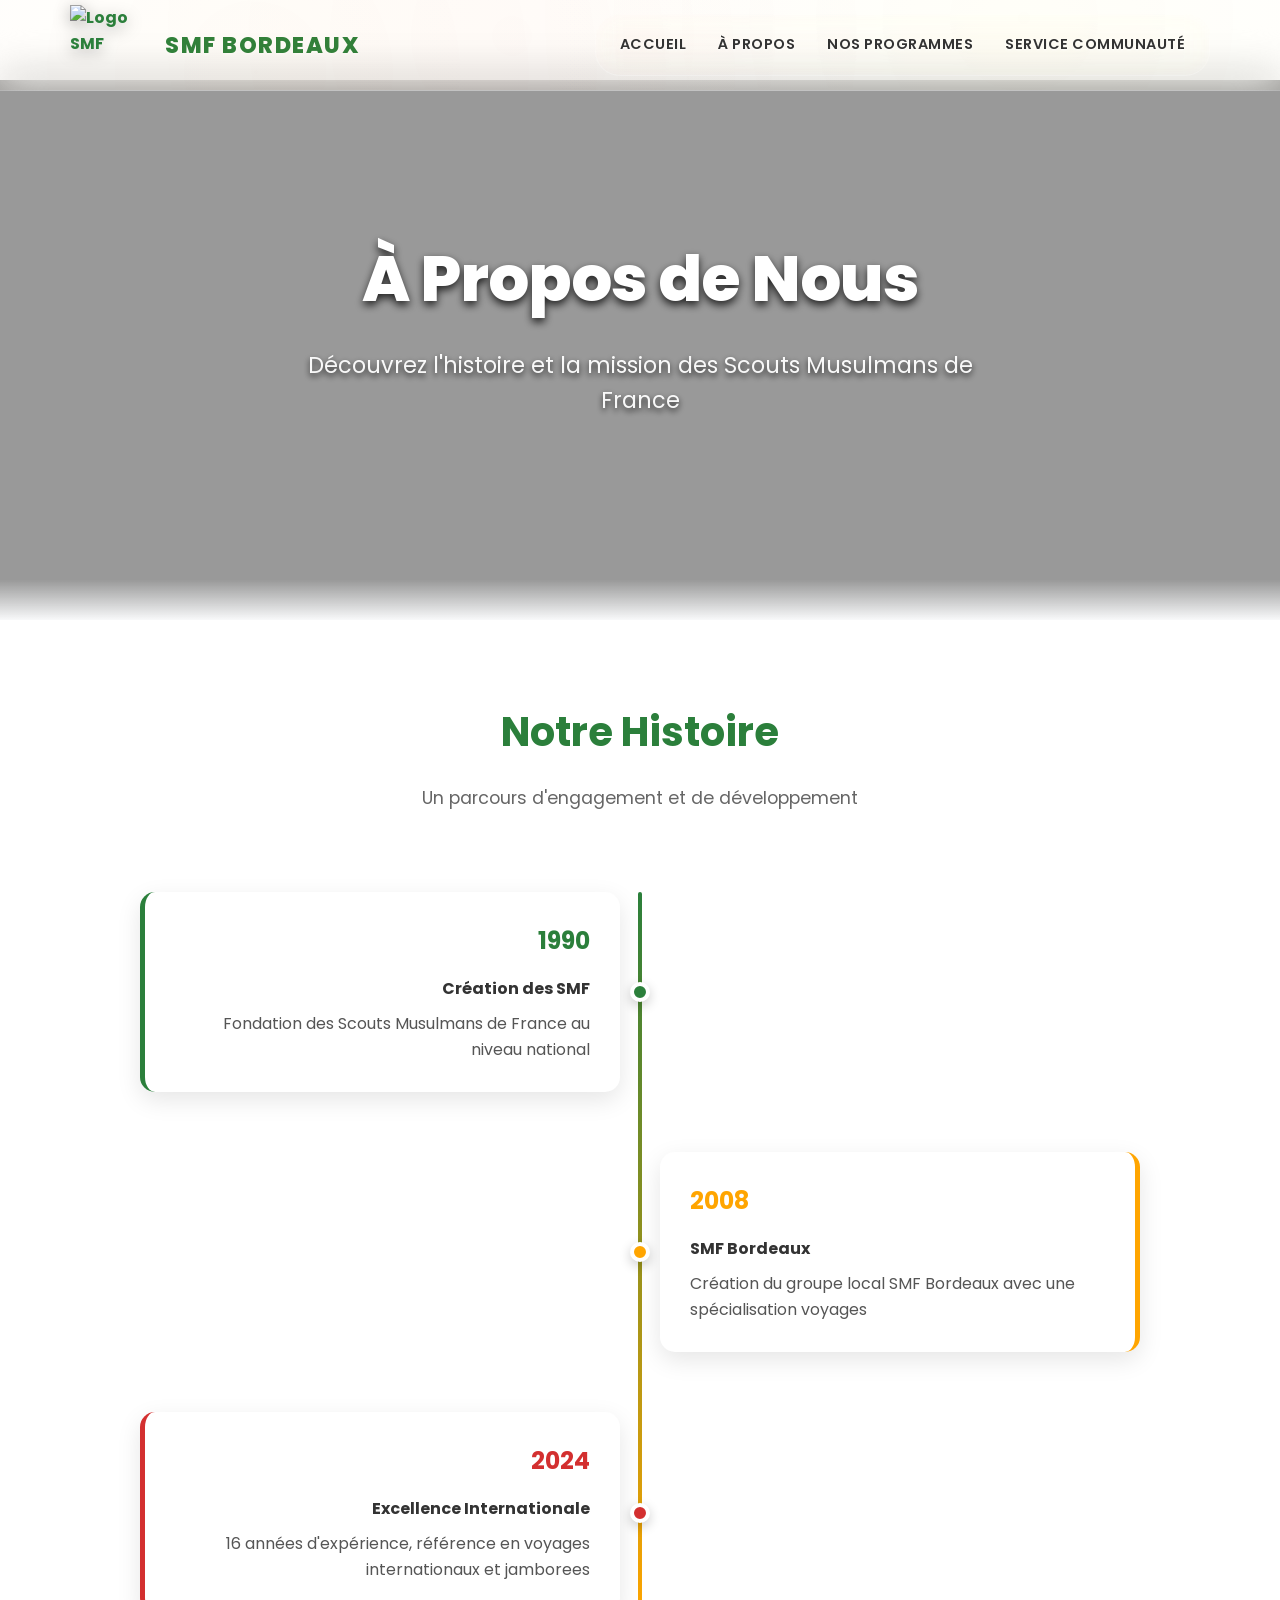
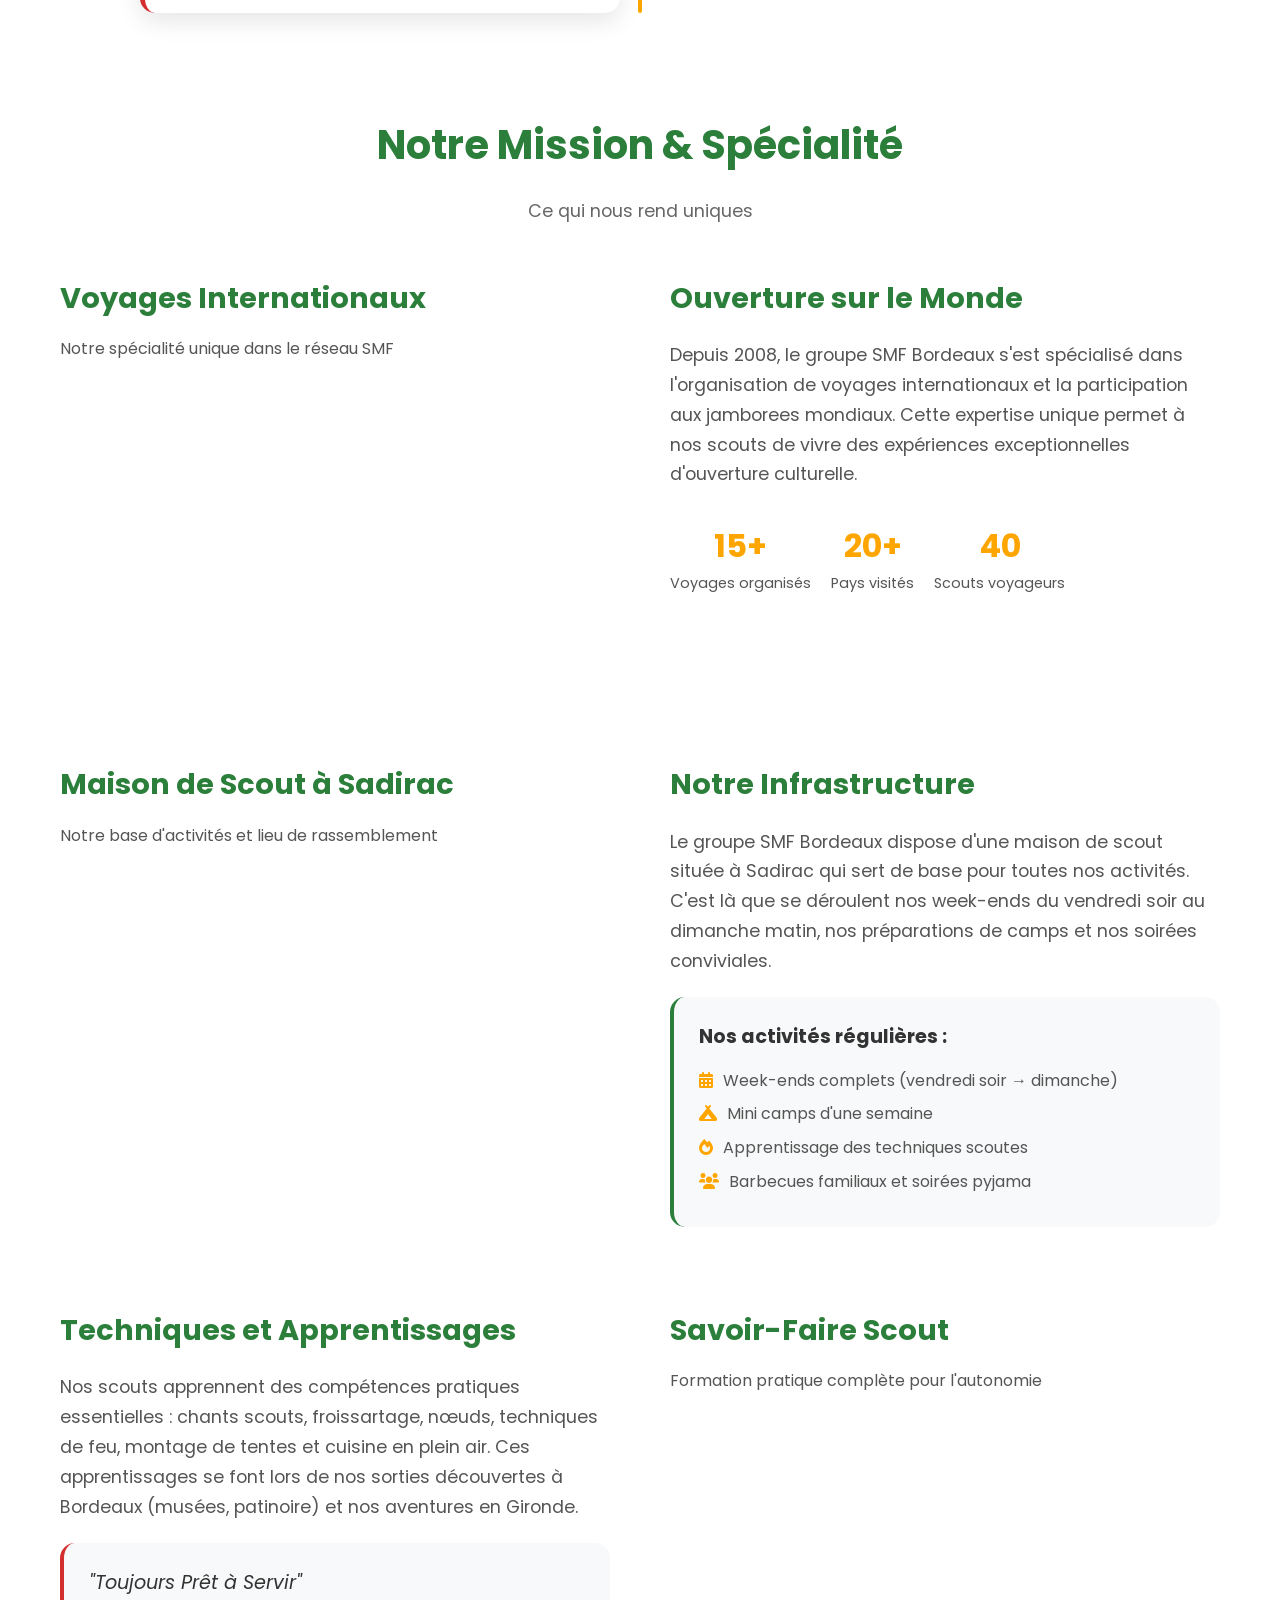
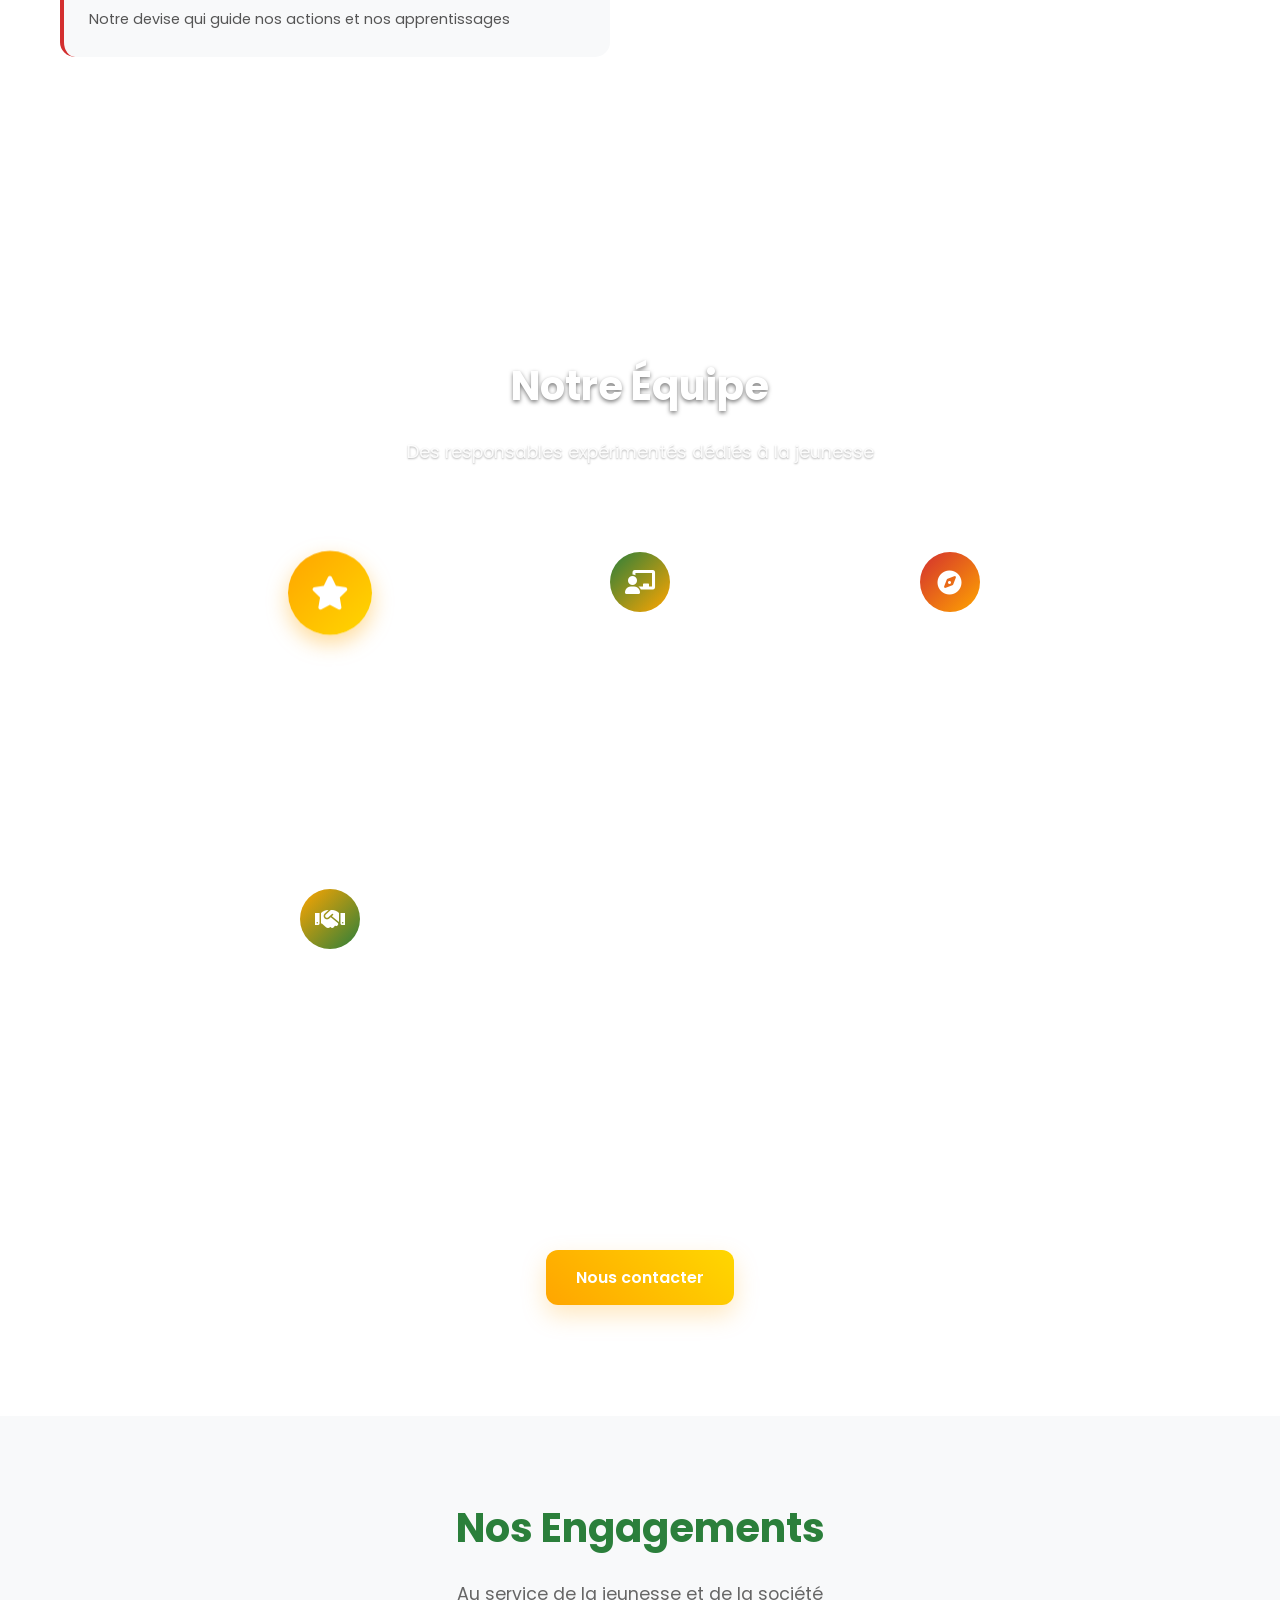
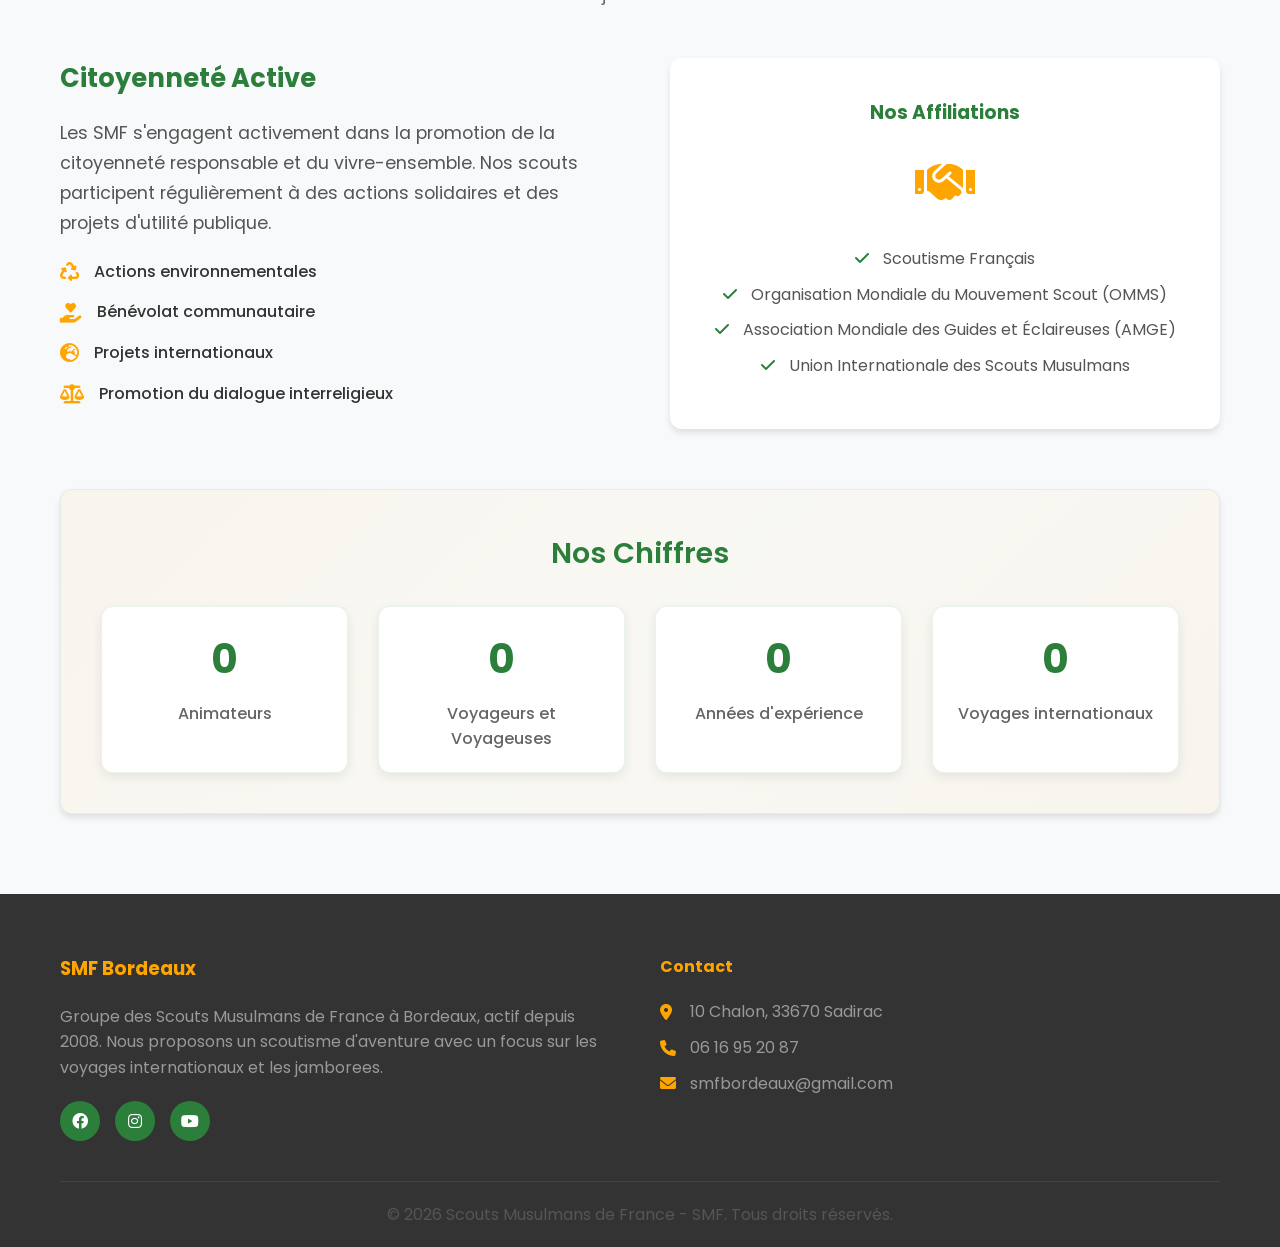
==== commit 5794a5e6: "Fix static site structure and deployment assets" ====
--- a/apropos.html
+++ b/apropos.html
@@ -6,20 +6,20 @@
     <title>À Propos - SMF Bordeaux</title>
     <meta name="description" content="Découvrez l'histoire et la mission du groupe SMF Bordeaux">
     <!-- Favicon SEO-friendly pour GitHub Pages et Google Search Console -->
-    <link rel="icon" href="/favicon.png" type="image/png">
-    <link rel="apple-touch-icon" href="/favicon.png">
+    <link rel="icon" href="favicon.png" type="image/png">
+    <link rel="apple-touch-icon" href="favicon.png">
     <link rel="stylesheet" href="styles.css">
     <link href="https://cdnjs.cloudflare.com/ajax/libs/font-awesome/6.0.0/css/all.min.css" rel="stylesheet">
     <link rel="preconnect" href="https://fonts.googleapis.com">
     <link rel="preconnect" href="https://fonts.gstatic.com" crossorigin>
-    <link href="https://fonts.googleapis.com/css2?family=Poppins:wght@300;400;600;700&display=swap" rel="stylesheet">
+    <link href="https://fonts.googleapis.com/css2?family=Poppins:wght@300;400;600;700&amp;display=swap" rel="stylesheet">
 </head>
 <body class="page-apropos">
     <!-- Header avec navigation -->
     <header class="header">
         <nav class="navbar">
             <div class="nav-container">
-                <a href="index.html" style="text-decoration: none;">
+                <a href="index.html" class="brand-link">
                     <div class="nav-logo">
                         <img src="Logo_SMF.svg.png" alt="Logo SMF" class="logo-img">
                         <span>SMF Bordeaux</span>
@@ -49,7 +49,7 @@
     </header>
 
     <!-- Section Héros À Propos -->
-    <section id="accueil" class="hero" style="background: url('landing.png') center 20%/cover scroll !important;">
+    <section id="accueil" class="hero hero-apropos">
         <div class="hero-content">
             <h1 class="hero-title">À Propos de Nous</h1>
             <p class="hero-subtitle">Découvrez l'histoire et la mission des Scouts Musulmans de France</p>
@@ -57,7 +57,7 @@
     </section>
 
     <!-- Section Histoire et Mission -->
-    <section class="activities" style="padding: 100px 20px;">
+    <section class="activities section-spacious">
         <div class="container">
             <!-- Section principale avec timeline -->
             <div style="text-align: center; margin-bottom: 80px;">
@@ -112,7 +112,7 @@
 
             <!-- Section mission avec layout alterné -->
             <div style="margin-bottom: 80px;">
-                <h2 class="section-title">Notre Mission & Spécialité</h2>
+                <h2 class="section-title">Notre Mission &amp; Spécialité</h2>
                 <p class="section-subtitle">Ce qui nous rend uniques</p>
                 
                 <!-- Bloc 1 : Voyages internationaux -->
@@ -159,7 +159,7 @@
                         <div style="background: var(--light-bg); padding: 25px; border-radius: 15px; border-left: 4px solid var(--primary-color);">
                             <h4 style="color: var(--text-dark); margin-bottom: 15px; font-size: 1.2rem;">Nos activités régulières :</h4>
                             <ul style="list-style: none; padding: 0;">
-                                <li style="margin: 8px 0; color: var(--text-body);"><i class="fas fa-calendar-weekend" style="color: var(--accent-color); margin-right: 10px;"></i>Week-ends complets (vendredi soir → dimanche)</li>
+                                <li style="margin: 8px 0; color: var(--text-body);"><i class="fas fa-calendar-days" style="color: var(--accent-color); margin-right: 10px;"></i>Week-ends complets (vendredi soir → dimanche)</li>
                                 <li style="margin: 8px 0; color: var(--text-body);"><i class="fas fa-campground" style="color: var(--accent-color); margin-right: 10px;"></i>Mini camps d'une semaine</li>
                                 <li style="margin: 8px 0; color: var(--text-body);"><i class="fas fa-fire" style="color: var(--accent-color); margin-right: 10px;"></i>Apprentissage des techniques scoutes</li>
                                 <li style="margin: 8px 0; color: var(--text-body);"><i class="fas fa-users" style="color: var(--accent-color); margin-right: 10px;"></i>Barbecues familiaux et soirées pyjama</li>
@@ -193,7 +193,7 @@
     </section>
 
     <!-- Section Équipe dirigeante -->
-    <section class="values" style="background: url('groupe.png') center/cover scroll; padding: 80px 20px;">
+    <section class="values values-team section-roomy">
         <div class="container">
             <div style="text-align: center; margin-bottom: 60px;">
                 <h2 class="section-title" style="color: var(--white); text-shadow: 0 2px 4px rgba(0,0,0,0.5);">Notre Équipe</h2>
@@ -244,7 +244,7 @@
                 <div style="background: rgba(255,255,255,0.1); backdrop-filter: blur(15px); border-radius: 15px; padding: 30px; max-width: 600px; margin: 0 auto; border: 1px solid rgba(255,255,255,0.2);">
                     <h4 style="color: white; margin-bottom: 15px; font-size: 1.3rem;">Rejoignez notre équipe</h4>
                     <p style="color: rgba(255,255,255,0.9); margin-bottom: 20px;">Nous recherchons toujours des bénévoles passionnés pour accompagner nos scouts</p>
-                    <a href="index.html#contact" style="background: linear-gradient(45deg, var(--accent-color), #FFD700); color: white; padding: 12px 25px; border-radius: 25px; text-decoration: none; font-weight: 600; transition: all 0.3s ease; display: inline-block;">
+                    <a href="index.html#contact" class="btn btn-accent">
                         Nous contacter
                     </a>
                 </div>
@@ -253,7 +253,7 @@
     </section>
 
     <!-- Section Engagement et Partenariats -->
-    <section class="join" style="padding: 80px 20px;">
+    <section class="join section-roomy">
         <div class="container">
             <h2 class="section-title">Nos Engagements</h2>
             <p class="section-subtitle">Au service de la jeunesse et de la société</p>
@@ -271,7 +271,7 @@
                             <span>Actions environnementales</span>
                         </div>
                         <div class="feature">
-                            <i class="fas fa-volunteer"></i>
+                            <i class="fas fa-hand-holding-heart"></i>
                             <span>Bénévolat communautaire</span>
                         </div>
                         <div class="feature">
@@ -358,12 +358,11 @@
                 </div>
             </div>
             <div class="footer-bottom">
-                <p>&copy; 2024 Scouts Musulmans de France - SMF. Tous droits réservés.</p>
+                <p>&copy; <span data-current-year>2026</span> Scouts Musulmans de France - SMF. Tous droits réservés.</p>
             </div>
         </div>
     </footer>
 
-    <script src="https://cdn.jsdelivr.net/npm/@emailjs/browser@4/dist/email.min.js"></script>
     <script src="script.js"></script>
 </body>
-</html> +</html> 
--- a/styles.css
+++ b/styles.css
@@ -29,10 +29,23 @@
     overflow-x: hidden;
 }
 
+.brand-link {
+    color: inherit;
+    text-decoration: none;
+}
+
 .container {
     max-width: 1200px;
     margin: 0 auto;
     padding: 0 20px;
+}
+
+.section-spacious {
+    padding: 100px 20px;
+}
+
+.section-roomy {
+    padding: 80px 20px;
 }
 
 /* Header et Navigation */
@@ -290,6 +303,26 @@
     animation: heroFadeIn 0.8s ease-out 0.1s forwards;
 }
 
+.hero-home {
+    background-image: url('photos/3.jpg');
+    background-position: center;
+}
+
+.hero-apropos {
+    background-image: url('landing.png');
+    background-position: center 20%;
+}
+
+.hero-programmes {
+    background-image: url('photos/1.jpg');
+    background-position: center 38%;
+}
+
+.hero-service {
+    background-image: url('photos/2.jpg');
+    background-position: center top;
+}
+
 .hero::before {
     content: '';
     position: absolute;
@@ -411,6 +444,18 @@
     box-shadow: 0 6px 12px rgba(44, 85, 48, 0.3);
 }
 
+.btn-accent {
+    background: linear-gradient(45deg, var(--accent-color), #FFD700);
+    box-shadow: 0 10px 24px rgba(255, 165, 0, 0.25);
+    color: var(--white);
+}
+
+.btn-accent:hover {
+    color: var(--white);
+    transform: translateY(-2px);
+    box-shadow: 0 12px 28px rgba(255, 165, 0, 0.35);
+}
+
 .btn-secondary {
     background: transparent;
     color: var(--primary-color);
@@ -496,9 +541,57 @@
     padding: 30px;
     border-radius: var(--border-radius);
     box-shadow: var(--shadow);
+    isolation: isolate;
+    overflow: hidden;
+    position: relative;
     transition: var(--transition);
     text-align: center;
     border-top: 4px solid var(--accent-color);
+}
+
+.activity-card > :not(.card-background) {
+    position: relative;
+    z-index: 1;
+}
+
+.card-background {
+    background-position: center;
+    background-size: cover;
+    border-radius: inherit;
+    inset: 0;
+    opacity: 0.18;
+    position: absolute;
+    z-index: 0;
+}
+
+.bg-maison {
+    background-image: url('photos/maison.png');
+}
+
+.bg-mondial {
+    background-image: url('photos/mondial.png');
+}
+
+.bg-savoir {
+    background-image: url('photos/savoir.jpg');
+}
+
+.program-grid {
+    grid-template-columns: repeat(3, minmax(0, 1fr));
+    grid-template-rows: repeat(2, minmax(0, 1fr));
+}
+
+.program-grid-secondary {
+    margin-top: 40px;
+}
+
+.program-card-single {
+    grid-column: span 1;
+}
+
+.program-card-wide,
+.program-card-double {
+    grid-column: span 2;
 }
 
 .activity-card:hover {
@@ -548,6 +641,24 @@
     align-items: center;
 }
 
+.values-home {
+    background-position: center 10%;
+}
+
+.values-team {
+    background-image: url('groupe.png');
+}
+
+.values-service {
+    background-image: url('image.png');
+}
+
+.values-programmes {
+    align-items: stretch;
+    background: linear-gradient(135deg, #f8f9fa 0%, #e9ecef 100%);
+    min-height: auto;
+}
+
 .values::before {
     content: '';
     position: absolute;
@@ -741,6 +852,102 @@
 .form-group textarea {
     resize: vertical;
     min-height: 100px;
+}
+
+.service-principles-section {
+    background: var(--light-bg);
+}
+
+.service-principles {
+    background: linear-gradient(135deg, var(--white), rgba(248, 249, 250, 0.8));
+    backdrop-filter: blur(10px);
+    border: 1px solid rgba(255, 255, 255, 0.8);
+    border-radius: 25px;
+    box-shadow: 0 20px 60px rgba(0, 0, 0, 0.1);
+    margin: 0 auto;
+    max-width: 1240px;
+    padding: 40px 20px;
+}
+
+.service-principles-header {
+    margin-bottom: 40px;
+    text-align: center;
+}
+
+.service-principles-header h3 {
+    color: var(--text-primary);
+    font-size: 1.8rem;
+    font-weight: 700;
+    margin-bottom: 15px;
+}
+
+.service-principles-divider {
+    background: linear-gradient(90deg, var(--accent-color), var(--primary-color));
+    border-radius: 2px;
+    height: 4px;
+    margin: 0 auto;
+    width: 60px;
+}
+
+.service-principles-grid {
+    display: grid;
+    gap: 20px;
+    grid-template-columns: repeat(auto-fit, minmax(250px, 1fr));
+    margin: 0 auto;
+    max-width: 1200px;
+}
+
+.service-principle-card {
+    background: var(--white);
+    border: 1px solid rgba(43, 127, 59, 0.1);
+    border-radius: 20px;
+    box-shadow: 0 10px 30px rgba(0, 0, 0, 0.08);
+    padding: 25px;
+    text-align: center;
+}
+
+.service-principle-card h4 {
+    color: var(--text-dark);
+    font-size: 1.3rem;
+    font-weight: 600;
+    margin-bottom: 15px;
+}
+
+.service-principle-card p {
+    color: var(--text-body);
+    font-size: 0.95rem;
+    line-height: 1.5;
+    margin: 0;
+}
+
+.service-principle-icon {
+    align-items: center;
+    border-radius: 50%;
+    color: var(--white);
+    display: flex;
+    height: 70px;
+    justify-content: center;
+    margin: 0 auto 20px;
+    width: 70px;
+}
+
+.service-principle-icon i {
+    font-size: 2rem;
+}
+
+.service-principle-icon-accent {
+    background: linear-gradient(135deg, var(--accent-color), #FFD700);
+    box-shadow: 0 10px 25px rgba(255, 165, 0, 0.3);
+}
+
+.service-principle-icon-primary {
+    background: linear-gradient(135deg, var(--primary-color), var(--accent-color));
+    box-shadow: 0 10px 25px rgba(43, 127, 59, 0.3);
+}
+
+.service-principle-icon-secondary {
+    background: linear-gradient(135deg, var(--secondary-color), var(--accent-color));
+    box-shadow: 0 10px 25px rgba(211, 47, 47, 0.3);
 }
 
 /* Footer */
@@ -1026,6 +1233,17 @@
         grid-template-columns: 1fr;
     }
 
+    .program-grid {
+        grid-template-columns: 1fr;
+        grid-template-rows: auto;
+    }
+
+    .program-card-single,
+    .program-card-wide,
+    .program-card-double {
+        grid-column: 1;
+    }
+
     .values {
         background-attachment: scroll;
         min-height: auto;
@@ -1185,9 +1403,17 @@
     section[style*="padding: 100px 20px"] {
         padding: 60px 15px !important;
     }
-    
+
     section[style*="padding: 80px 20px"] {
         padding: 50px 15px !important;
+    }
+
+    .section-spacious {
+        padding: 60px 15px;
+    }
+
+    .section-roomy {
+        padding: 50px 15px;
     }
     
     /* Background hero sections */
@@ -1628,9 +1854,17 @@
     section[style*="padding: 100px 20px"] {
         padding: 40px 10px !important;
     }
-    
+
     section[style*="padding: 80px 20px"] {
         padding: 35px 10px !important;
+    }
+
+    .section-spacious {
+        padding: 40px 10px;
+    }
+
+    .section-roomy {
+        padding: 35px 10px;
     }
     
     /* Hero sections plus compact */
@@ -2656,4 +2890,3 @@
         margin-bottom: 40px !important;
     }
 }
-
